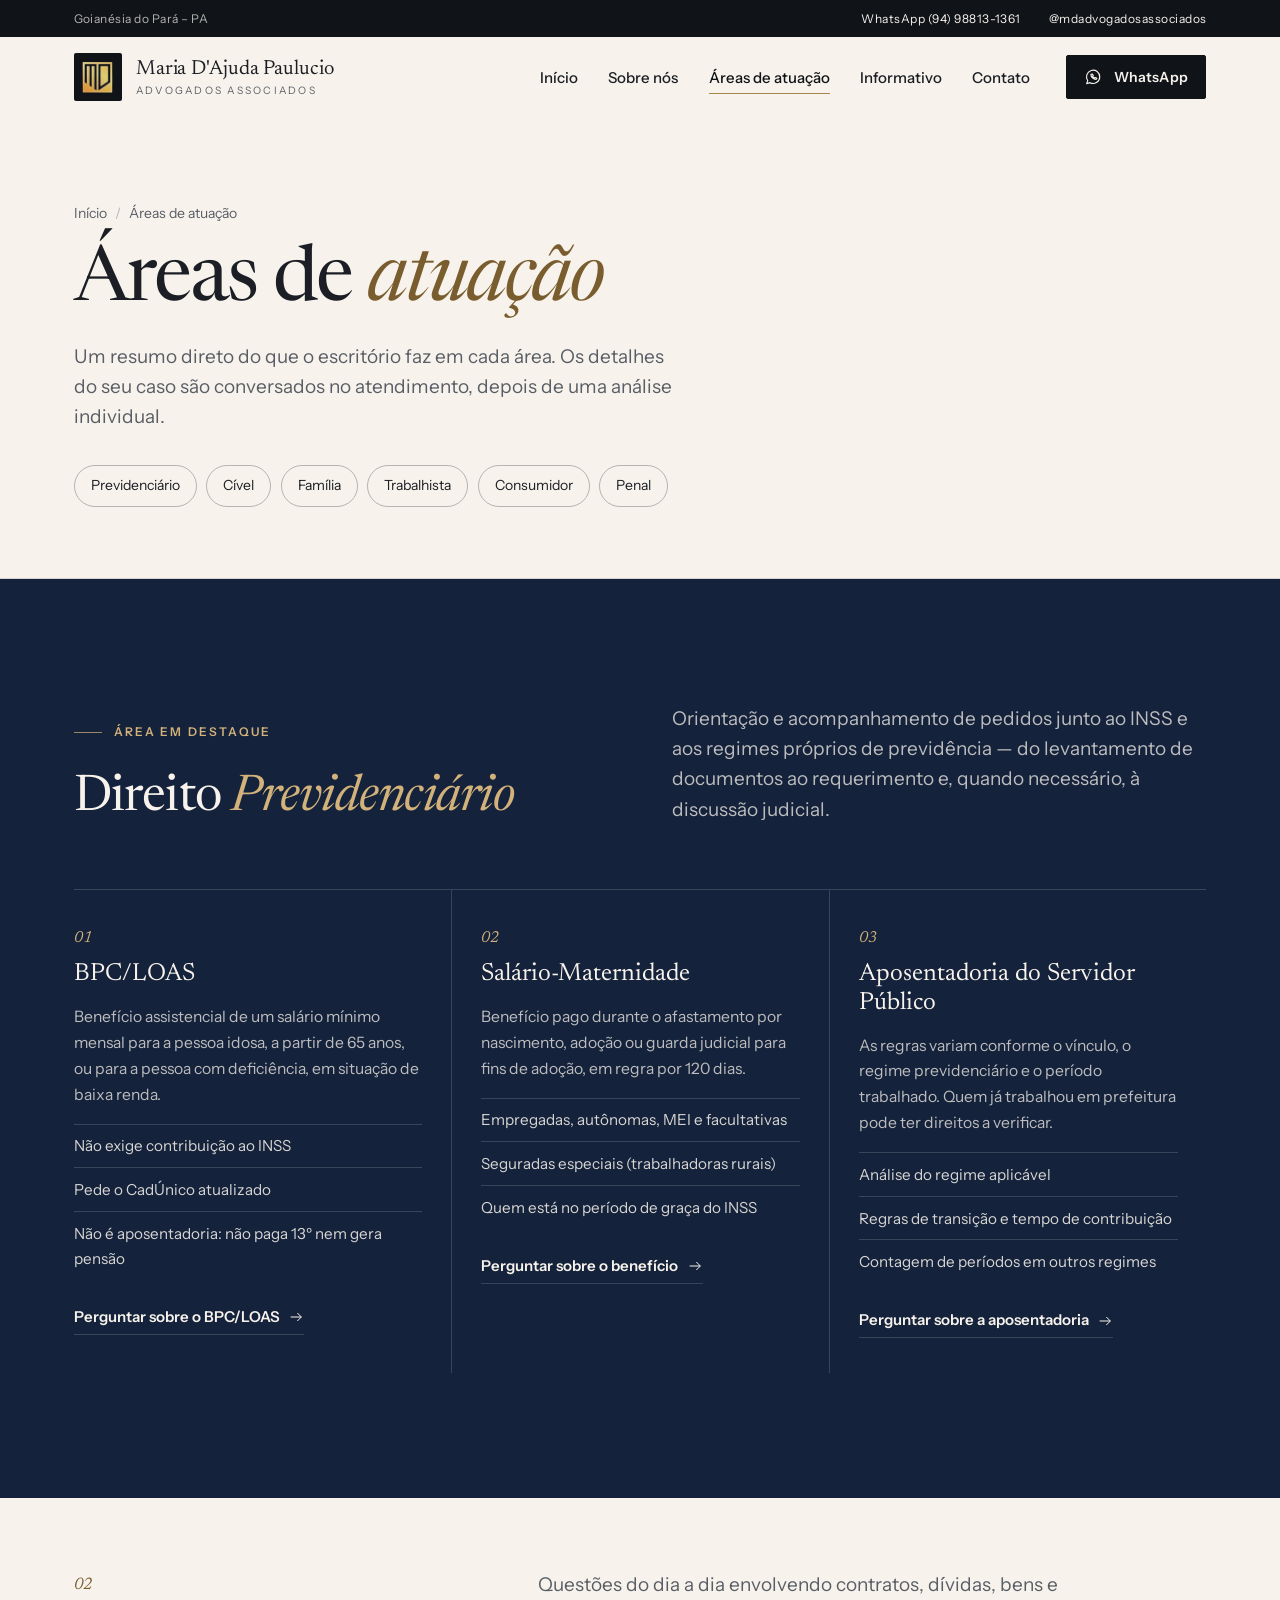
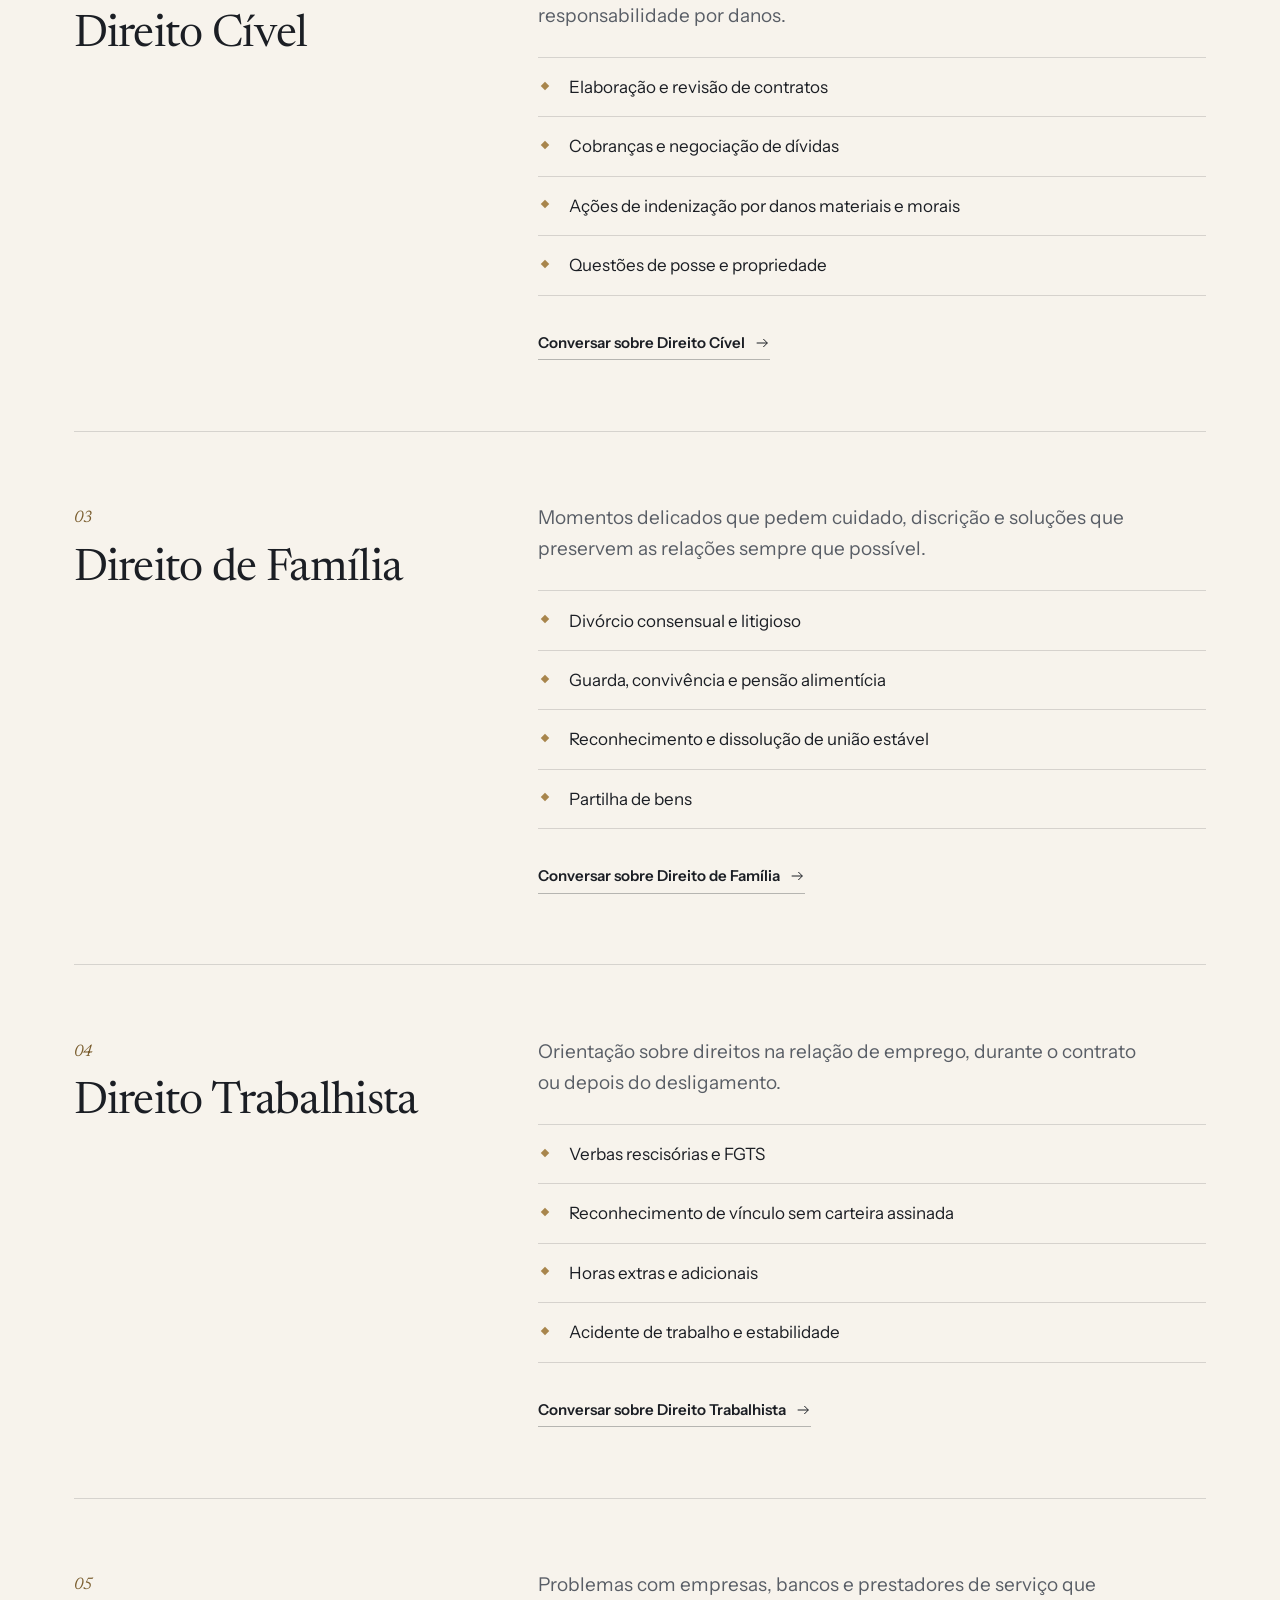
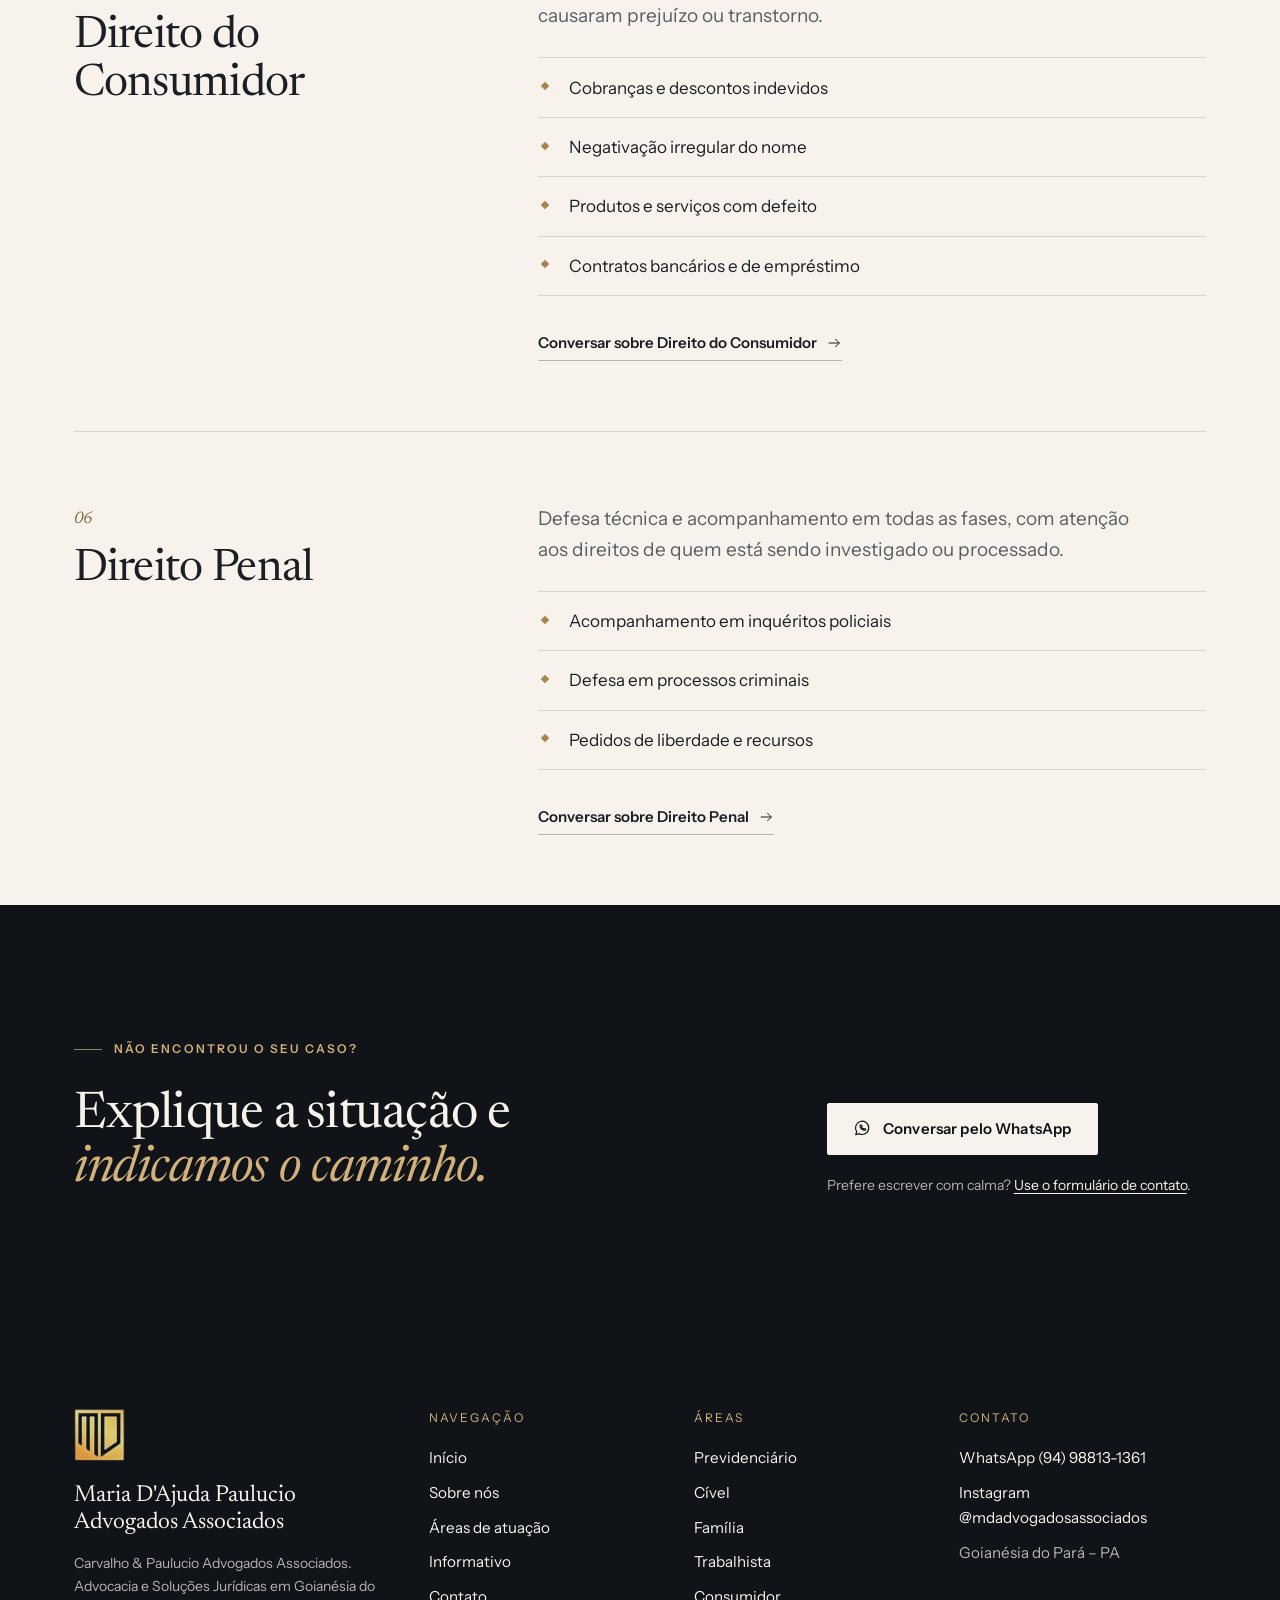
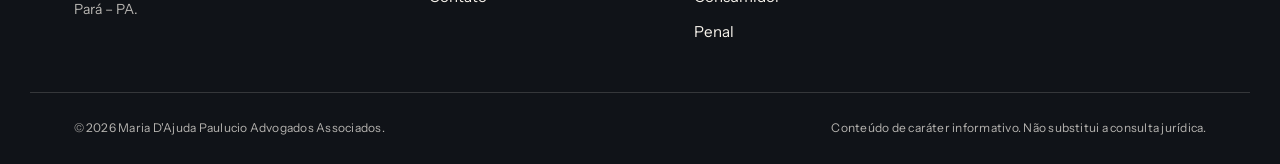
==== areas-de-atuacao.html @ d74a39b8 "primeiro commit" ====
<!doctype html>
<html lang="pt-BR">
<head>
  <meta charset="utf-8">
  <meta name="viewport" content="width=device-width, initial-scale=1">
  
  <title>Áreas de atuação | Maria D'Ajuda Paulucio Advocacia</title>
  <meta name="description" content="Direito Previdenciário (BPC/LOAS, Salário-Maternidade e Aposentadoria do Servidor Público), Cível, Família, Trabalhista, Consumidor e Penal em Goianésia do Pará – PA.">
  <link rel="canonical" href="https://seudominio.com.br/areas-de-atuacao.html">
  <meta name="theme-color" content="#101318">

  <meta property="og:type" content="website">
  <meta property="og:locale" content="pt_BR">
  <meta property="og:site_name" content="Maria D'Ajuda Paulucio | Advocacia">
  <meta property="og:title" content="Áreas de atuação | Maria D'Ajuda Paulucio Advocacia">
  <meta property="og:description" content="Direito Previdenciário (BPC/LOAS, Salário-Maternidade e Aposentadoria do Servidor Público), Cível, Família, Trabalhista, Consumidor e Penal em Goianésia do Pará – PA.">
  <meta property="og:url" content="https://seudominio.com.br/areas-de-atuacao.html">
  <meta property="og:image" content="https://seudominio.com.br/assets/img/og-image.jpg">
  <meta property="og:image:width" content="1200">
  <meta property="og:image:height" content="630">
  <meta name="twitter:card" content="summary_large_image">

  <link rel="icon" href="favicon.ico" sizes="any">
  <link rel="icon" href="favicon-32.png" type="image/png" sizes="32x32">
  <link rel="apple-touch-icon" href="apple-touch-icon.png">
  <link rel="manifest" href="site.webmanifest">

  <link rel="preconnect" href="https://fonts.googleapis.com">
  <link rel="preconnect" href="https://fonts.gstatic.com" crossorigin>
  <link rel="stylesheet" href="https://fonts.googleapis.com/css2?family=Instrument+Sans:wght@400;500;600&family=Newsreader:ital,opsz,wght@0,6..72,400;0,6..72,500;1,6..72,400&display=swap">
  <link rel="stylesheet" href="style.css">
  <script src="script.js" defer></script>
</head>
<body>
  <a class="skip-link" href="#conteudo">Pular para o conteúdo</a>

  <div class="topbar">
    <div class="container">
      <p>Goianésia do Pará – PA</p>
      <ul>
        <li><a href="https://wa.me/5594988131361" data-wa="Olá! Vim pelo site e gostaria de uma orientação jurídica." target="_blank" rel="noopener">WhatsApp (94) 98813-1361</a></li>
        <li><a href="https://www.instagram.com/mdadvogadosassociados/" target="_blank" rel="noopener">@mdadvogadosassociados</a></li>
      </ul>
    </div>
  </div>

  <header class="site-header">
    <div class="container">
      <a class="brand" href="index.html" aria-label="Maria D'Ajuda Paulucio Advocacia — página inicial">
        <span class="brand__seal"><img src="assets/img/md-mark.png" alt="" width="128" height="132"></span>
        <span class="brand__text">
          <span class="brand__name">Maria D'Ajuda Paulucio</span>
          <span class="brand__sub">Advogados Associados</span>
        </span>
      </a>

      <button class="nav-toggle" type="button" aria-expanded="false" aria-controls="site-nav" aria-label="Abrir menu"><span></span></button>

      <nav class="nav" id="site-nav" aria-label="Principal">
        <ul class="nav__list">
          <li><a href="index.html">Início</a></li>
          <li><a href="sobre.html">Sobre nós</a></li>
          <li><a href="areas-de-atuacao.html" aria-current="page">Áreas de atuação</a></li>
          <li><a href="blog.html">Informativo</a></li>
          <li><a href="contato.html">Contato</a></li>
        </ul>
        <a class="btn" href="https://wa.me/5594988131361" data-wa="Olá! Vim pelo site e gostaria de uma orientação jurídica." target="_blank" rel="noopener">
          <svg viewBox="0 0 24 24" fill="none" stroke="currentColor" stroke-width="1.5" stroke-linejoin="round" aria-hidden="true"><path d="M20.5 11.6a8.6 8.6 0 0 1-12.7 7.5L3.5 20.5l1.4-4.1a8.6 8.6 0 1 1 15.6-4.8Z"/><path d="M9 8.3c.1 3.4 3.3 6.5 6.7 6.7l1-1.5-2-1.1-.9.7a4.5 4.5 0 0 1-2.4-2.4l.7-.9-1.1-2-2 .5Z"/></svg>
          WhatsApp
        </a>
      </nav>
    </div>
  </header>

  <main id="conteudo">

    <header class="page-head">
      <div class="container">
        <ol class="breadcrumb" aria-label="Você está em">
          <li><a href="index.html">Início</a></li>
          <li aria-current="page">Áreas de atuação</li>
        </ol>
        <h1 class="display reveal">Áreas de <em>atuação</em></h1>
        <p class="lead reveal" data-delay="1">Um resumo direto do que o escritório faz em cada área. Os detalhes do seu caso são conversados no atendimento, depois de uma análise individual.</p>
        <nav aria-label="Atalhos para as áreas">
          <ul class="area-index">
            <li><a href="#previdenciario">Previdenciário</a></li>
            <li><a href="#civel">Cível</a></li>
            <li><a href="#familia">Família</a></li>
            <li><a href="#trabalhista">Trabalhista</a></li>
            <li><a href="#consumidor">Consumidor</a></li>
            <li><a href="#penal">Penal</a></li>
          </ul>
        </nav>
      </div>
    </header>

    <!-- Previdenciário -->
    <section class="section on-navy" id="previdenciario" aria-labelledby="t-prev">
      <div class="container">
        <div class="feature__head">
          <div>
            <p class="eyebrow">Área em destaque</p>
            <h2 class="h2" id="t-prev">Direito <em>Previdenciário</em></h2>
          </div>
          <p class="lead">Orientação e acompanhamento de pedidos junto ao INSS e aos regimes próprios de previdência — do levantamento de documentos ao requerimento e, quando necessário, à discussão judicial.</p>
        </div>

        <div class="subareas">
          <article class="subarea reveal" id="bpc-loas">
            <span class="benefit__num">01</span>
            <h3>BPC/LOAS</h3>
            <p>Benefício assistencial de um salário mínimo mensal para a pessoa idosa, a partir de 65 anos, ou para a pessoa com deficiência, em situação de baixa renda.</p>
            <ul>
              <li>Não exige contribuição ao INSS</li>
              <li>Pede o CadÚnico atualizado</li>
              <li>Não é aposentadoria: não paga 13º nem gera pensão</li>
            </ul>
            <a class="link-arrow" href="https://wa.me/5594988131361" data-wa="Olá! Gostaria de uma orientação sobre o BPC/LOAS." target="_blank" rel="noopener">Perguntar sobre o BPC/LOAS
              <svg viewBox="0 0 24 24" fill="none" stroke="currentColor" stroke-width="1.5" aria-hidden="true"><path d="M4 12h16M14 6l6 6-6 6"/></svg>
            </a>
          </article>

          <article class="subarea reveal" data-delay="1" id="salario-maternidade">
            <span class="benefit__num">02</span>
            <h3>Salário-Maternidade</h3>
            <p>Benefício pago durante o afastamento por nascimento, adoção ou guarda judicial para fins de adoção, em regra por 120 dias.</p>
            <ul>
              <li>Empregadas, autônomas, MEI e facultativas</li>
              <li>Seguradas especiais (trabalhadoras rurais)</li>
              <li>Quem está no período de graça do INSS</li>
            </ul>
            <a class="link-arrow" href="https://wa.me/5594988131361" data-wa="Olá! Gostaria de uma orientação sobre o Salário-Maternidade." target="_blank" rel="noopener">Perguntar sobre o benefício
              <svg viewBox="0 0 24 24" fill="none" stroke="currentColor" stroke-width="1.5" aria-hidden="true"><path d="M4 12h16M14 6l6 6-6 6"/></svg>
            </a>
          </article>

          <article class="subarea reveal" data-delay="2" id="servidor-publico">
            <span class="benefit__num">03</span>
            <h3>Aposentadoria do Servidor Público</h3>
            <p>As regras variam conforme o vínculo, o regime previdenciário e o período trabalhado. Quem já trabalhou em prefeitura pode ter direitos a verificar.</p>
            <ul>
              <li>Análise do regime aplicável</li>
              <li>Regras de transição e tempo de contribuição</li>
              <li>Contagem de períodos em outros regimes</li>
            </ul>
            <a class="link-arrow" href="https://wa.me/5594988131361" data-wa="Olá! Gostaria de uma orientação sobre aposentadoria do servidor público." target="_blank" rel="noopener">Perguntar sobre a aposentadoria
              <svg viewBox="0 0 24 24" fill="none" stroke="currentColor" stroke-width="1.5" aria-hidden="true"><path d="M4 12h16M14 6l6 6-6 6"/></svg>
            </a>
          </article>
        </div>
      </div>
    </section>

    <!-- Demais áreas -->
    <div class="container">
      <section class="area-block" id="civel" aria-labelledby="t-civel">
        <div class="area-block__title">
          <span class="section-mark">02</span>
          <h2 class="h2" id="t-civel">Direito Cível</h2>
        </div>
        <div class="area-block__body reveal">
          <p>Questões do dia a dia envolvendo contratos, dívidas, bens e responsabilidade por danos.</p>
          <ul class="checklist">
            <li>Elaboração e revisão de contratos</li>
            <li>Cobranças e negociação de dívidas</li>
            <li>Ações de indenização por danos materiais e morais</li>
            <li>Questões de posse e propriedade</li>
          </ul>
          <a class="link-arrow" href="https://wa.me/5594988131361" data-wa="Olá! Gostaria de uma orientação sobre Direito Cível." target="_blank" rel="noopener">Conversar sobre Direito Cível
            <svg viewBox="0 0 24 24" fill="none" stroke="currentColor" stroke-width="1.5" aria-hidden="true"><path d="M4 12h16M14 6l6 6-6 6"/></svg>
          </a>
        </div>
      </section>

      <section class="area-block" id="familia" aria-labelledby="t-familia">
        <div class="area-block__title">
          <span class="section-mark">03</span>
          <h2 class="h2" id="t-familia">Direito de Família</h2>
        </div>
        <div class="area-block__body reveal">
          <p>Momentos delicados que pedem cuidado, discrição e soluções que preservem as relações sempre que possível.</p>
          <ul class="checklist">
            <li>Divórcio consensual e litigioso</li>
            <li>Guarda, convivência e pensão alimentícia</li>
            <li>Reconhecimento e dissolução de união estável</li>
            <li>Partilha de bens</li>
          </ul>
          <a class="link-arrow" href="https://wa.me/5594988131361" data-wa="Olá! Gostaria de uma orientação sobre Direito de Família." target="_blank" rel="noopener">Conversar sobre Direito de Família
            <svg viewBox="0 0 24 24" fill="none" stroke="currentColor" stroke-width="1.5" aria-hidden="true"><path d="M4 12h16M14 6l6 6-6 6"/></svg>
          </a>
        </div>
      </section>

      <section class="area-block" id="trabalhista" aria-labelledby="t-trab">
        <div class="area-block__title">
          <span class="section-mark">04</span>
          <h2 class="h2" id="t-trab">Direito Trabalhista</h2>
        </div>
        <div class="area-block__body reveal">
          <p>Orientação sobre direitos na relação de emprego, durante o contrato ou depois do desligamento.</p>
          <ul class="checklist">
            <li>Verbas rescisórias e FGTS</li>
            <li>Reconhecimento de vínculo sem carteira assinada</li>
            <li>Horas extras e adicionais</li>
            <li>Acidente de trabalho e estabilidade</li>
          </ul>
          <a class="link-arrow" href="https://wa.me/5594988131361" data-wa="Olá! Gostaria de uma orientação sobre Direito Trabalhista." target="_blank" rel="noopener">Conversar sobre Direito Trabalhista
            <svg viewBox="0 0 24 24" fill="none" stroke="currentColor" stroke-width="1.5" aria-hidden="true"><path d="M4 12h16M14 6l6 6-6 6"/></svg>
          </a>
        </div>
      </section>

      <section class="area-block" id="consumidor" aria-labelledby="t-cons">
        <div class="area-block__title">
          <span class="section-mark">05</span>
          <h2 class="h2" id="t-cons">Direito do Consumidor</h2>
        </div>
        <div class="area-block__body reveal">
          <p>Problemas com empresas, bancos e prestadores de serviço que causaram prejuízo ou transtorno.</p>
          <ul class="checklist">
            <li>Cobranças e descontos indevidos</li>
            <li>Negativação irregular do nome</li>
            <li>Produtos e serviços com defeito</li>
            <li>Contratos bancários e de empréstimo</li>
          </ul>
          <a class="link-arrow" href="https://wa.me/5594988131361" data-wa="Olá! Gostaria de uma orientação sobre Direito do Consumidor." target="_blank" rel="noopener">Conversar sobre Direito do Consumidor
            <svg viewBox="0 0 24 24" fill="none" stroke="currentColor" stroke-width="1.5" aria-hidden="true"><path d="M4 12h16M14 6l6 6-6 6"/></svg>
          </a>
        </div>
      </section>

      <section class="area-block" id="penal" aria-labelledby="t-penal">
        <div class="area-block__title">
          <span class="section-mark">06</span>
          <h2 class="h2" id="t-penal">Direito Penal</h2>
        </div>
        <div class="area-block__body reveal">
          <p>Defesa técnica e acompanhamento em todas as fases, com atenção aos direitos de quem está sendo investigado ou processado.</p>
          <ul class="checklist">
            <li>Acompanhamento em inquéritos policiais</li>
            <li>Defesa em processos criminais</li>
            <li>Pedidos de liberdade e recursos</li>
          </ul>
          <a class="link-arrow" href="https://wa.me/5594988131361" data-wa="Olá! Gostaria de uma orientação sobre Direito Penal." target="_blank" rel="noopener">Conversar sobre Direito Penal
            <svg viewBox="0 0 24 24" fill="none" stroke="currentColor" stroke-width="1.5" aria-hidden="true"><path d="M4 12h16M14 6l6 6-6 6"/></svg>
          </a>
        </div>
      </section>
    </div>

    <section class="section cta on-dark" aria-labelledby="cta-title">
      <div class="container cta__inner">
        <div>
          <p class="eyebrow">Não encontrou o seu caso?</p>
          <h2 class="h2" id="cta-title">Explique a situação e <em>indicamos o caminho.</em></h2>
        </div>
        <div class="cta__side">
          <a class="btn btn--light" href="https://wa.me/5594988131361" data-wa="Olá! Vim pelo site e gostaria de uma orientação jurídica." target="_blank" rel="noopener">
            <svg viewBox="0 0 24 24" fill="none" stroke="currentColor" stroke-width="1.5" stroke-linejoin="round" aria-hidden="true"><path d="M20.5 11.6a8.6 8.6 0 0 1-12.7 7.5L3.5 20.5l1.4-4.1a8.6 8.6 0 1 1 15.6-4.8Z"/><path d="M9 8.3c.1 3.4 3.3 6.5 6.7 6.7l1-1.5-2-1.1-.9.7a4.5 4.5 0 0 1-2.4-2.4l.7-.9-1.1-2-2 .5Z"/></svg>
            Conversar pelo WhatsApp
          </a>
          <p>Prefere escrever com calma? <a href="contato.html">Use o formulário de contato</a>.</p>
        </div>
      </div>
    </section>
  </main>

  <footer class="site-footer">
    <div class="container footer__top">
      <div class="footer__brand">
        <img src="assets/img/md-mark.png" alt="" width="128" height="132" loading="lazy">
        <strong>Maria D'Ajuda Paulucio<br>Advogados Associados</strong>
        <p>Carvalho &amp; Paulucio Advogados Associados. Advocacia e Soluções Jurídicas em Goianésia do Pará – PA.</p>
      </div>
      <div>
        <p class="footer__title">Navegação</p>
        <ul>
          <li><a href="index.html">Início</a></li>
          <li><a href="sobre.html">Sobre nós</a></li>
          <li><a href="areas-de-atuacao.html">Áreas de atuação</a></li>
          <li><a href="blog.html">Informativo</a></li>
          <li><a href="contato.html">Contato</a></li>
        </ul>
      </div>
      <div>
        <p class="footer__title">Áreas</p>
        <ul>
          <li><a href="areas-de-atuacao.html#previdenciario">Previdenciário</a></li>
          <li><a href="areas-de-atuacao.html#civel">Cível</a></li>
          <li><a href="areas-de-atuacao.html#familia">Família</a></li>
          <li><a href="areas-de-atuacao.html#trabalhista">Trabalhista</a></li>
          <li><a href="areas-de-atuacao.html#consumidor">Consumidor</a></li>
          <li><a href="areas-de-atuacao.html#penal">Penal</a></li>
        </ul>
      </div>
      <div>
        <p class="footer__title">Contato</p>
        <ul>
          <li><a href="https://wa.me/5594988131361" data-wa="Olá! Vim pelo site e gostaria de uma orientação jurídica." target="_blank" rel="noopener">WhatsApp (94) 98813-1361</a></li>
          <li><a href="https://www.instagram.com/mdadvogadosassociados/" target="_blank" rel="noopener">Instagram @mdadvogadosassociados</a></li>
          <li>Goianésia do Pará – PA</li>
        </ul>
      </div>
    </div>
    <div class="container footer__bottom">
      <p>© <span data-year>2026</span> Maria D'Ajuda Paulucio Advogados Associados.</p>
      <p>Conteúdo de caráter informativo. Não substitui a consulta jurídica.</p>
    </div>
  </footer>

  <a class="wa-float" href="https://wa.me/5594988131361" data-wa="Olá! Vim pelo site e gostaria de uma orientação jurídica." target="_blank" rel="noopener" aria-label="Conversar pelo WhatsApp">
    <svg viewBox="0 0 24 24" fill="none" stroke="currentColor" stroke-width="1.5" stroke-linejoin="round" aria-hidden="true"><path d="M20.5 11.6a8.6 8.6 0 0 1-12.7 7.5L3.5 20.5l1.4-4.1a8.6 8.6 0 1 1 15.6-4.8Z"/><path d="M9 8.3c.1 3.4 3.3 6.5 6.7 6.7l1-1.5-2-1.1-.9.7a4.5 4.5 0 0 1-2.4-2.4l.7-.9-1.1-2-2 .5Z"/></svg>
    <span>WhatsApp</span>
  </a>
</body>
</html>
---- style.css ----
/* ==========================================================================
   Maria D'Ajuda Paulucio · Advocacia
   Identidade: preto e dourado do monograma "MD" (Instagram oficial),
   com azul-marinho e creme como apoio institucional.
   ========================================================================== */

:root {
  /* Cor */
  --ink: #101318;          /* preto da marca, levemente azulado */
  --ink-2: #1a1e25;
  --navy: #15223b;         /* azul-marinho institucional */
  --navy-2: #1c2c4b;
  --paper: #f7f3ec;        /* off-white quente */
  --paper-2: #efe8dc;      /* creme dos materiais da marca */
  --white: #fffdf9;
  --text: #1b1e24;
  --muted: #595e66;
  --line: rgba(16, 19, 24, .14);
  --line-strong: rgba(16, 19, 24, .28);
  --line-dark: rgba(247, 243, 236, .16);
  --brass: #a8854c;        /* dourado discreto: fios, detalhes */
  --brass-dk: #7a5d2e;     /* dourado com contraste AA sobre claro */
  --brass-lt: #d2b27a;     /* dourado sobre fundos escuros */

  /* Tipografia */
  --serif: "Newsreader", "Iowan Old Style", "Palatino Linotype", Georgia, serif;
  --sans: "Instrument Sans", "Segoe UI", system-ui, -apple-system, sans-serif;

  --fs-xs: .75rem;
  --fs-sm: .875rem;
  --fs-base: 1.0625rem;
  --fs-lg: 1.1875rem;
  --fs-h3: clamp(1.3rem, 1.1rem + .8vw, 1.65rem);
  --fs-h2: clamp(2rem, 1.45rem + 2.3vw, 3.15rem);
  --fs-display: clamp(2.75rem, 1.6rem + 5vw, 5.6rem);

  /* Espaço */
  --gutter: clamp(1.25rem, .8rem + 2.4vw, 2.75rem);
  --max: 1220px;
  --section: clamp(4.5rem, 3rem + 6vw, 8.5rem);

  --ease: cubic-bezier(.2, .7, .2, 1);
  --radius: 2px;
  color-scheme: light;
}

/* Reset enxuto ---------------------------------------------------------- */
*, *::before, *::after { box-sizing: border-box; }
html { -webkit-text-size-adjust: 100%; scroll-padding-top: 6rem; }
@media (prefers-reduced-motion: no-preference) { html { scroll-behavior: smooth; } }
body {
  margin: 0;
  background: var(--paper);
  color: var(--text);
  font: 400 var(--fs-base)/1.65 var(--sans);
  text-rendering: optimizeLegibility;
  -webkit-font-smoothing: antialiased;
  overflow-x: hidden;
}
img, svg { display: block; max-width: 100%; }
img { height: auto; }
a { color: inherit; text-decoration-thickness: 1px; text-underline-offset: .22em; }
p { margin: 0 0 1em; }
h1, h2, h3, h4 { margin: 0; font-weight: 400; }
ul, ol { margin: 0; padding: 0; }
button, input, select, textarea { font: inherit; color: inherit; }
::selection { background: var(--navy); color: var(--paper); }

:focus-visible {
  outline: 2px solid var(--brass-dk);
  outline-offset: 3px;
}
.on-dark :focus-visible, .site-footer :focus-visible { outline-color: var(--brass-lt); }

.skip-link {
  position: absolute; left: 1rem; top: -4rem; z-index: 100;
  background: var(--ink); color: var(--paper);
  padding: .7rem 1rem; font-size: var(--fs-sm);
}
.skip-link:focus { top: 1rem; }
.visually-hidden {
  position: absolute !important; width: 1px; height: 1px; overflow: hidden;
  clip: rect(0 0 0 0); white-space: nowrap;
}

/* Estrutura ------------------------------------------------------------- */
.container { width: 100%; max-width: var(--max); margin-inline: auto; padding-inline: var(--gutter); }
.section { padding-block: var(--section); }
.section--tight { padding-block: calc(var(--section) * .66); }
.on-dark { background: var(--ink); color: var(--paper); }
.on-navy { background: var(--navy); color: var(--paper); }
.on-cream { background: var(--paper-2); }

/* Tipografia utilitária ------------------------------------------------- */
.eyebrow {
  display: inline-flex; align-items: center; gap: .75rem;
  font: 600 var(--fs-xs)/1.2 var(--sans);
  letter-spacing: .18em; text-transform: uppercase;
  color: var(--brass-dk);
}
.on-dark .eyebrow, .on-navy .eyebrow { color: var(--brass-lt); }
.eyebrow::before {
  content: ""; width: 1.75rem; height: 1px; background: currentColor; opacity: .7;
}
.section-mark {
  font-family: var(--serif); font-style: italic; color: var(--brass-dk);
  font-size: 1.05rem; letter-spacing: .02em;
}
.on-dark .section-mark, .on-navy .section-mark { color: var(--brass-lt); }

.h2 {
  font-family: var(--serif); font-size: var(--fs-h2);
  line-height: 1.08; letter-spacing: -.015em; font-weight: 400;
  text-wrap: balance;
}
.h2 em, .display em { font-style: italic; color: var(--brass-dk); }
.on-dark .h2 em, .on-navy .h2 em { color: var(--brass-lt); }
.h3 {
  font-family: var(--serif); font-size: var(--fs-h3);
  line-height: 1.2; letter-spacing: -.005em;
}
.lead { font-size: var(--fs-lg); line-height: 1.6; color: var(--muted); max-width: 38rem; }
.on-dark .lead, .on-navy .lead { color: rgba(247, 243, 236, .74); }
.muted { color: var(--muted); }
.on-dark .muted, .on-navy .muted { color: rgba(247, 243, 236, .74); }
.small { font-size: var(--fs-sm); }

/* Ritmo vertical entre rótulo, título e texto */
.eyebrow + .h2 { margin-top: 1.2rem; }
.h2 + p { margin-top: 1.4rem; }
.h2--narrow { max-width: 36rem; }

/* Fio com losango — eco dos divisores do logotipo Carvalho & Paulucio */
.rule {
  display: flex; align-items: center; gap: .8rem; color: var(--brass);
  margin-block: 2rem;
}
.rule::before, .rule::after { content: ""; flex: 1; height: 1px; background: var(--line-strong); }
.rule span { width: 6px; height: 6px; transform: rotate(45deg); background: currentColor; }
.on-dark .rule::before, .on-dark .rule::after,
.on-navy .rule::before, .on-navy .rule::after { background: var(--line-dark); }

/* Botões ---------------------------------------------------------------- */
.btn {
  --bg: var(--ink); --fg: var(--paper); --bd: var(--ink);
  display: inline-flex; align-items: center; justify-content: center; gap: .7rem;
  min-height: 3.25rem; padding: .85rem 1.6rem;
  background: var(--bg); color: var(--fg); border: 1px solid var(--bd);
  border-radius: var(--radius);
  font: 600 .9375rem/1.2 var(--sans); letter-spacing: .01em;
  text-decoration: none; cursor: pointer;
  transition: background-color .35s var(--ease), color .35s var(--ease), border-color .35s var(--ease);
}
.btn svg { width: 1.15rem; height: 1.15rem; flex: none; }
.btn:hover { --bg: var(--navy); --bd: var(--navy); }
.btn--light { --bg: var(--paper); --fg: var(--ink); --bd: var(--paper); }
.btn--light:hover { --bg: var(--white); --bd: var(--brass-lt); }
.btn--ghost { --bg: transparent; --fg: var(--ink); --bd: var(--line-strong); }
.btn--ghost:hover { --bg: var(--ink); --fg: var(--paper); --bd: var(--ink); }
.on-dark .btn--ghost, .on-navy .btn--ghost { --fg: var(--paper); --bd: var(--line-dark); }
.on-dark .btn--ghost:hover, .on-navy .btn--ghost:hover { --bg: var(--paper); --fg: var(--ink); --bd: var(--paper); }

.link-arrow {
  display: inline-flex; align-items: center; gap: .55rem;
  font-weight: 600; font-size: .9375rem; text-decoration: none;
  border-bottom: 1px solid var(--line-strong); padding-bottom: .25rem;
  transition: border-color .3s var(--ease), gap .3s var(--ease);
}
.link-arrow svg { width: 1rem; height: 1rem; transition: transform .3s var(--ease); }
.link-arrow:hover { border-color: currentColor; }
.link-arrow:hover svg { transform: translateX(3px); }
.on-dark .link-arrow, .on-navy .link-arrow { border-color: var(--line-dark); }
.on-dark .link-arrow:hover, .on-navy .link-arrow:hover { border-color: var(--brass-lt); }

/* Barra superior -------------------------------------------------------- */
.topbar {
  background: var(--ink); color: rgba(247, 243, 236, .72);
  font-size: var(--fs-xs); letter-spacing: .04em;
}
.topbar .container { display: flex; justify-content: space-between; gap: 1rem; padding-block: .55rem; }
.topbar a { text-decoration: none; color: var(--paper); }
.topbar a:hover { color: var(--brass-lt); }
.topbar ul { list-style: none; display: flex; gap: 1.75rem; }
@media (max-width: 760px) { .topbar { display: none; } }

/* Cabeçalho ------------------------------------------------------------- */
.site-header {
  position: sticky; top: 0; z-index: 50;
  /* fundo sólido: backdrop-filter prenderia o menu mobile (position: fixed) ao cabeçalho */
  background: var(--paper);
  border-bottom: 1px solid transparent;
  transition: border-color .3s var(--ease);
}
.site-header.is-scrolled { border-bottom-color: var(--line); }
.site-header .container {
  display: flex; align-items: center; justify-content: space-between; gap: 1.5rem;
  min-height: 5rem;
}
.brand { display: flex; align-items: center; gap: .9rem; text-decoration: none; min-width: 0; }
.brand__seal {
  flex: none; display: grid; place-items: center;
  width: 3rem; height: 3rem; background: var(--ink); border-radius: var(--radius);
}
.brand__seal img { width: 1.95rem; height: auto; }
.brand__text { display: flex; flex-direction: column; line-height: 1.1; min-width: 0; }
.brand__name {
  font-family: var(--serif); font-size: 1.28rem; letter-spacing: -.005em; white-space: nowrap;
}
.brand__sub {
  font-size: .64rem; letter-spacing: .22em; text-transform: uppercase;
  color: var(--muted); margin-top: .3rem; white-space: nowrap;
}

.nav { display: flex; align-items: center; gap: 2.2rem; }
.nav__list { list-style: none; display: flex; gap: 1.9rem; }
.nav__list a {
  position: relative; text-decoration: none; font-size: .9375rem; font-weight: 500;
  padding-block: .4rem; color: var(--text);
}
.nav__list a::after {
  content: ""; position: absolute; left: 0; right: 0; bottom: 0; height: 1px;
  background: var(--brass); transform: scaleX(0); transform-origin: left;
  transition: transform .4s var(--ease);
}
.nav__list a:hover::after, .nav__list a[aria-current]::after { transform: scaleX(1); }
.nav__list a[aria-current] { color: var(--ink); }
.nav .btn { min-height: 2.75rem; padding: .6rem 1.1rem; font-size: .875rem; }

.nav-toggle {
  display: none; width: 3rem; height: 3rem; border: 1px solid var(--line-strong);
  background: transparent; border-radius: var(--radius); cursor: pointer;
  align-items: center; justify-content: center;
}
.nav-toggle span, .nav-toggle span::before, .nav-toggle span::after {
  display: block; width: 1.2rem; height: 1.5px; background: var(--ink); position: relative;
  transition: transform .35s var(--ease), background-color .2s;
}
.nav-toggle span::before, .nav-toggle span::after { content: ""; position: absolute; left: 0; }
.nav-toggle span::before { top: -6px; }
.nav-toggle span::after { top: 6px; }
.nav-toggle[aria-expanded="true"] span { background: transparent; }
.nav-toggle[aria-expanded="true"] span::before { transform: translateY(6px) rotate(45deg); }
.nav-toggle[aria-expanded="true"] span::after { transform: translateY(-6px) rotate(-45deg); }

@media (max-width: 980px) {
  .nav-toggle { display: inline-flex; }
  .nav {
    position: fixed; inset: 5rem 0 0 0; z-index: 49;
    flex-direction: column; align-items: stretch; gap: 0;
    background: var(--paper); padding: 1.5rem var(--gutter) 2rem;
    border-top: 1px solid var(--line);
    visibility: hidden; opacity: 0; transform: translateY(-8px);
    transition: opacity .3s var(--ease), transform .3s var(--ease), visibility 0s .3s;
    overflow-y: auto;
  }
  .nav.is-open { visibility: visible; opacity: 1; transform: none; transition-delay: 0s; }
  .nav__list { flex-direction: column; gap: 0; }
  .nav__list a {
    display: flex; justify-content: space-between; align-items: center;
    font-family: var(--serif); font-size: 1.65rem; font-weight: 400;
    padding-block: 1rem; border-bottom: 1px solid var(--line);
  }
  .nav__list a::after { display: none; }
  .nav__list a[aria-current] { color: var(--brass-dk); }
  .nav .btn { margin-top: 2rem; min-height: 3.25rem; font-size: .9375rem; }
  body.nav-open { overflow: hidden; }
}
@media (max-width: 420px) {
  .brand__name { font-size: 1.1rem; }
  .brand__sub { letter-spacing: .14em; }
  .brand__seal { width: 2.6rem; height: 2.6rem; }
  .brand__seal img { width: 1.7rem; }
}

/* Hero ------------------------------------------------------------------ */
.hero { position: relative; padding-block: clamp(3rem, 2rem + 5vw, 6.5rem) clamp(4rem, 3rem + 5vw, 7rem); }
.hero__grid {
  display: grid; grid-template-columns: minmax(0, 1.25fr) minmax(0, .75fr);
  gap: clamp(2.5rem, 5vw, 6rem); align-items: center;
}
.display {
  font-family: var(--serif); font-size: var(--fs-display);
  line-height: .98; letter-spacing: -.028em; font-weight: 400;
  margin-block: 1.6rem 1.8rem; text-wrap: balance;
}
.hero__sub {
  font-family: var(--serif); font-size: clamp(1.2rem, 1rem + .8vw, 1.55rem);
  font-style: italic; color: var(--muted); margin-bottom: 1.2rem;
}
.hero__text { max-width: 34rem; color: var(--muted); }
.hero__actions { display: flex; flex-wrap: wrap; align-items: center; gap: 1.1rem 2rem; margin-top: 2.4rem; }
.hero__note { margin-top: 1.4rem; font-size: var(--fs-sm); color: var(--muted); }

.portrait { position: relative; margin: 0; }
.portrait__frame {
  position: relative; aspect-ratio: 309 / 455; overflow: hidden; background: var(--paper-2);
}
.portrait__frame img { width: 100%; height: 100%; object-fit: cover; object-position: 50% 20%; }
.portrait__frame {
  /* moldura deslocada em fio dourado */
  box-shadow: 1.1rem 1.1rem 0 -1px var(--paper), 1.1rem 1.1rem 0 0 rgba(168, 133, 76, .6);
}
.portrait figcaption {
  position: relative; margin-top: 2.2rem;
  display: flex; flex-direction: column; gap: .15rem;
}
.portrait figcaption strong { font-family: var(--serif); font-weight: 400; font-size: 1.2rem; }
.portrait figcaption span { font-size: var(--fs-xs); letter-spacing: .16em; text-transform: uppercase; color: var(--muted); }

@media (max-width: 860px) {
  .hero__grid { grid-template-columns: 1fr; }
  .hero .portrait { order: -1; }
  .hero .portrait { display: grid; grid-template-columns: 7.5rem 1fr; gap: 1.25rem; align-items: end; max-width: none; margin-right: 0; }
  .hero .portrait__frame { box-shadow: none; }
  .hero .portrait figcaption { margin: 0; padding: 0 0 .35rem; }
  .hero .display { margin-top: 1.2rem; }
}

/* Faixa de previdenciário ---------------------------------------------- */
.feature { position: relative; }
.feature__head {
  display: grid; grid-template-columns: minmax(0, 1fr) minmax(0, 1fr);
  gap: 2rem 4rem; align-items: end; margin-bottom: clamp(2.5rem, 5vw, 4rem);
}
.feature__head .lead { margin: 0; }
.benefits { list-style: none; display: grid; grid-template-columns: repeat(3, 1fr); border-top: 1px solid var(--line-dark); }
.benefit {
  position: relative; padding: 2rem 2rem 2.2rem 0; display: flex; flex-direction: column; gap: .9rem;
}
.benefit + .benefit { padding-left: 2rem; border-left: 1px solid var(--line-dark); }
.benefit__num { font-family: var(--serif); font-style: italic; color: var(--brass-lt); font-size: 1rem; }
.benefit h3 { font-family: var(--serif); font-size: var(--fs-h3); line-height: 1.15; }
.benefit p { color: rgba(247, 243, 236, .72); margin: 0; font-size: .98rem; }
.benefit a { margin-top: auto; padding-top: .8rem; align-self: flex-start; }
.feature__foot {
  margin-top: 2.5rem; padding-top: 1.6rem; border-top: 1px solid var(--line-dark);
  display: flex; flex-wrap: wrap; justify-content: space-between; align-items: center; gap: 1.2rem;
}
.feature__foot p { margin: 0; font-family: var(--serif); font-style: italic; font-size: 1.15rem; color: rgba(247, 243, 236, .86); }
@media (max-width: 860px) {
  .feature__head { grid-template-columns: 1fr; }
  .benefits { grid-template-columns: 1fr; }
  .benefit, .benefit + .benefit { padding: 1.7rem 0; border-left: 0; border-bottom: 1px solid var(--line-dark); }
}

/* Lista editorial de áreas --------------------------------------------- */
.split { display: grid; grid-template-columns: minmax(0, .8fr) minmax(0, 1.2fr); gap: clamp(2.5rem, 6vw, 7rem); }
.split__aside { position: sticky; top: 7.5rem; align-self: start; }
.split__aside .h2 { margin-block: 1.2rem 1.4rem; }
@media (max-width: 860px) {
  .split { grid-template-columns: 1fr; }
  .split__aside { position: static; }
}

.area-list { list-style: none; border-top: 1px solid var(--line-strong); }
.area-row {
  display: grid; grid-template-columns: 3.2rem minmax(0, 1fr) auto; gap: 0 1.2rem; align-items: baseline;
  padding: 1.6rem 0; border-bottom: 1px solid var(--line); text-decoration: none;
  transition: background-color .35s var(--ease), padding .35s var(--ease);
}
.area-row__n { font-family: var(--serif); font-style: italic; color: var(--brass-dk); }
.area-row h3 { font-family: var(--serif); font-size: var(--fs-h3); line-height: 1.2; }
.area-row p { grid-column: 2; margin: .4rem 0 0; color: var(--muted); font-size: .98rem; max-width: 34rem; }
.area-row__go {
  grid-row: 1 / span 2; grid-column: 3; align-self: center; width: 2.6rem; height: 2.6rem; border-radius: 50%;
  display: grid; place-items: center; border: 1px solid var(--line-strong);
  transition: background-color .35s var(--ease), color .35s var(--ease), border-color .35s var(--ease);
}
.area-row__go svg { width: 1rem; height: 1rem; }
a.area-row:hover { background: rgba(255, 253, 249, .6); padding-inline: .9rem; }
a.area-row:hover .area-row__go { background: var(--ink); color: var(--paper); border-color: var(--ink); }
@media (max-width: 520px) {
  .area-row { grid-template-columns: 2.4rem minmax(0, 1fr); }
  .area-row__go { display: none; }
}

/* Valores --------------------------------------------------------------- */
.values { list-style: none; display: grid; grid-template-columns: repeat(4, 1fr); gap: 0; margin-top: clamp(2.5rem, 5vw, 4rem); }
.value { padding: 2rem 1.8rem 0 0; border-top: 1px solid var(--ink); }
.value + .value { padding-left: 1.8rem; border-left: 1px solid var(--line); }
.value__word { font-family: var(--serif); font-size: clamp(1.7rem, 1.3rem + 1.4vw, 2.35rem); line-height: 1; letter-spacing: -.01em; }
.value p { margin: 1.1rem 0 0; color: var(--muted); font-size: .98rem; }
@media (max-width: 900px) {
  .values { grid-template-columns: 1fr 1fr; row-gap: 2.5rem; }
  .value:nth-child(3) { padding-left: 0; border-left: 0; }
}
@media (max-width: 520px) {
  .values { grid-template-columns: 1fr; row-gap: 0; }
  .value, .value + .value { padding: 1.5rem 0 1.8rem; border-left: 0; }
}

/* Apresentação / perfil ------------------------------------------------- */
.profile { display: grid; grid-template-columns: minmax(0, .9fr) minmax(0, 1.1fr); gap: clamp(2.5rem, 6vw, 6.5rem); align-items: center; }
.photo { margin: 0; position: relative; }
.photo img { width: 100%; aspect-ratio: 1 / 1; object-fit: cover; }
.photo figcaption { margin-top: .9rem; font-size: var(--fs-sm); color: var(--muted); display: flex; gap: .6rem; }
.photo figcaption::before { content: ""; width: 1.4rem; height: 1px; margin-top: .72em; background: var(--brass); flex: none; }
.profile blockquote {
  margin: 1.8rem 0; padding-left: 1.4rem; border-left: 1px solid var(--brass);
  font-family: var(--serif); font-style: italic; font-size: clamp(1.25rem, 1.05rem + .8vw, 1.6rem); line-height: 1.35;
}
.profile blockquote p { margin: 0; }
.photo--natural img { aspect-ratio: auto; }
.on-dark .photo figcaption, .on-navy .photo figcaption { color: rgba(247, 243, 236, .7); }
.portrait--page { max-width: 26rem; margin-right: 1.1rem; }
@media (max-width: 860px) {
  .profile { grid-template-columns: 1fr; }
  .portrait--page { max-width: 20rem; }
}

/* Informativo (cards editoriais) -------------------------------------- */
.posts { list-style: none; display: grid; grid-template-columns: repeat(3, 1fr); gap: clamp(1.5rem, 3vw, 2.5rem); }
.post-card { display: flex; flex-direction: column; border-top: 1px solid var(--ink); padding-top: 1.4rem; }
.post-card__meta { display: flex; gap: .9rem; font-size: var(--fs-xs); letter-spacing: .12em; text-transform: uppercase; color: var(--muted); }
.post-card__meta b { font-weight: 600; color: var(--brass-dk); }
.post-card h3 { font-family: var(--serif); font-size: clamp(1.35rem, 1.15rem + .7vw, 1.7rem); line-height: 1.18; margin: 1rem 0 .8rem; }
.post-card h3 a { text-decoration: none; background: linear-gradient(currentColor, currentColor) 0 100% / 0 1px no-repeat; transition: background-size .45s var(--ease); }
.post-card h3 a:hover { background-size: 100% 1px; }
.post-card p:not(.post-card__meta) { color: var(--muted); font-size: .98rem; }
.post-card .link-arrow { margin-top: auto; align-self: flex-start; }
@media (max-width: 900px) { .posts { grid-template-columns: 1fr; } .post-card { padding-bottom: 1rem; } }

.section-head { display: flex; flex-wrap: wrap; justify-content: space-between; align-items: end; gap: 1.5rem 3rem; margin-bottom: clamp(2.5rem, 5vw, 3.75rem); }
.section-head .h2 { margin-top: 1.1rem; max-width: 42rem; }

/* CTA final ------------------------------------------------------------- */
.cta__inner { display: grid; grid-template-columns: minmax(0, 1.3fr) minmax(0, .7fr); gap: 3rem; align-items: end; }
.cta .h2 { margin-top: 1.2rem; max-width: 40rem; }
.cta__side { display: flex; flex-direction: column; gap: 1.2rem; align-items: flex-start; }
.cta__side p { margin: 0; color: rgba(247, 243, 236, .7); font-size: var(--fs-sm); }
@media (max-width: 860px) { .cta__inner { grid-template-columns: 1fr; } }

/* Cabeçalho de página interna ----------------------------------------- */
.page-head { padding-block: clamp(3rem, 2rem + 4vw, 6rem) clamp(2.5rem, 2rem + 3vw, 4.5rem); border-bottom: 1px solid var(--line); }
.page-head .display { font-size: clamp(2.6rem, 1.6rem + 4.2vw, 4.8rem); margin-block: 1.3rem 1.3rem; max-width: 18ch; }
.page-head .lead { margin: 0; }
.breadcrumb { list-style: none; display: flex; flex-wrap: wrap; gap: .5rem; font-size: var(--fs-sm); color: var(--muted); }
.breadcrumb li + li::before { content: "/"; margin-right: .5rem; color: var(--line-strong); }
.breadcrumb a { text-decoration: none; }
.breadcrumb a:hover { text-decoration: underline; }

/* Equipe ---------------------------------------------------------------- */
.team { list-style: none; display: grid; grid-template-columns: repeat(4, 1fr); gap: 0; border-top: 1px solid var(--ink); }
.member { padding: 2rem 1.6rem 2rem 0; display: flex; flex-direction: column; gap: 1.1rem; }
.member + .member { padding-left: 1.6rem; border-left: 1px solid var(--line); }
.member__mono {
  width: 3.6rem; height: 3.6rem; border-radius: 50%; display: grid; place-items: center;
  border: 1px solid var(--brass); color: var(--brass-dk);
  font-family: var(--serif); font-size: 1.15rem; letter-spacing: .04em;
}
.member h3 { font-family: var(--serif); font-size: 1.4rem; line-height: 1.15; }
.member p { margin: 0; color: var(--muted); font-size: .95rem; }
@media (max-width: 900px) {
  .team { grid-template-columns: 1fr 1fr; }
  .member:nth-child(3) { padding-left: 0; border-left: 0; }
  .member:nth-child(n+3) { border-top: 1px solid var(--line); }
}
@media (max-width: 520px) {
  .team { grid-template-columns: 1fr; }
  .member, .member + .member { padding: 1.6rem 0; border-left: 0; border-top: 0; border-bottom: 1px solid var(--line); flex-direction: row; align-items: center; }
  .member__mono { flex: none; }
}

/* Lista de princípios / passos ---------------------------------------- */
.steps { list-style: none; counter-reset: s; display: grid; grid-template-columns: repeat(2, 1fr); gap: 0 4rem; }
.steps li { counter-increment: s; padding: 1.6rem 0 1.6rem 3.4rem; border-top: 1px solid var(--line); position: relative; }
.steps li::before {
  content: counter(s, decimal-leading-zero); position: absolute; left: 0; top: 1.75rem;
  font-family: var(--serif); font-style: italic; color: var(--brass-dk);
}
.steps h3 { font-family: var(--serif); font-size: 1.35rem; margin-bottom: .4rem; }
.steps p { margin: 0; color: var(--muted); font-size: .98rem; }
@media (max-width: 760px) { .steps { grid-template-columns: 1fr; } }

/* Página de áreas ------------------------------------------------------ */
.area-index { list-style: none; display: flex; flex-wrap: wrap; gap: .6rem; margin-top: 2rem; }
.area-index a {
  display: inline-block; padding: .55rem 1rem; border: 1px solid var(--line-strong); border-radius: 999px;
  font-size: var(--fs-sm); text-decoration: none; transition: background-color .3s var(--ease), color .3s var(--ease), border-color .3s var(--ease);
}
.area-index a:hover { background: var(--ink); color: var(--paper); border-color: var(--ink); }

.area-block { display: grid; grid-template-columns: minmax(0, .75fr) minmax(0, 1.25fr); gap: clamp(2rem, 5vw, 6rem); padding-block: clamp(3rem, 2rem + 3vw, 5rem); border-top: 1px solid var(--line); }
.area-block:first-child { border-top: 0; }
.area-block__title { position: sticky; top: 7.5rem; align-self: start; }
.area-block__title .h2 { font-size: clamp(1.9rem, 1.4rem + 2vw, 2.8rem); margin-top: .8rem; }
.area-block__body > p { font-size: var(--fs-lg); color: var(--muted); max-width: 38rem; }
.checklist { list-style: none; margin: 1.6rem 0 2rem; border-top: 1px solid var(--line); }
.checklist li { padding: .95rem 0 .95rem 1.9rem; border-bottom: 1px solid var(--line); position: relative; }
.checklist li::before {
  content: ""; position: absolute; left: .2rem; top: 1.55rem; width: 6px; height: 6px;
  background: var(--brass); transform: rotate(45deg);
}
@media (max-width: 860px) {
  .area-block { grid-template-columns: 1fr; }
  .area-block__title { position: static; }
}

.subareas { display: grid; grid-template-columns: repeat(3, 1fr); gap: 0; margin-top: 2.5rem; border-top: 1px solid var(--line-dark); }
.subarea { padding: 2rem 1.8rem 2.2rem 0; }
.subarea + .subarea { padding-left: 1.8rem; border-left: 1px solid var(--line-dark); }
.subarea h3 { font-family: var(--serif); font-size: 1.55rem; line-height: 1.15; margin: .6rem 0 .9rem; }
.subarea p { color: rgba(247, 243, 236, .74); font-size: .98rem; }
.subarea ul { list-style: none; margin: 1rem 0 1.4rem; }
.subarea li { padding: .55rem 0; border-top: 1px solid var(--line-dark); font-size: .95rem; color: rgba(247, 243, 236, .86); }
@media (max-width: 900px) {
  .subareas { grid-template-columns: 1fr; }
  .subarea, .subarea + .subarea { padding: 1.8rem 0; border-left: 0; border-bottom: 1px solid var(--line-dark); }
}

/* Informativo (listagem) ---------------------------------------------- */
.filters { display: flex; flex-wrap: wrap; gap: .6rem; margin-bottom: 3rem; }
.filters button {
  padding: .6rem 1.05rem; border: 1px solid var(--line-strong); border-radius: 999px; background: transparent;
  font-size: var(--fs-sm); cursor: pointer; transition: background-color .3s var(--ease), color .3s var(--ease);
}
.filters button[aria-pressed="true"] { background: var(--ink); color: var(--paper); border-color: var(--ink); }
.filters button:hover:not([aria-pressed="true"]) { border-color: var(--ink); }
.post-list { list-style: none; border-top: 1px solid var(--ink); }
.post-item { display: grid; grid-template-columns: 11rem minmax(0, 1fr) auto; gap: 1.5rem 2.5rem; padding: 2.2rem 0; border-bottom: 1px solid var(--line); align-items: start; }
.post-item[hidden] { display: none; }
.post-item__meta { font-size: var(--fs-xs); letter-spacing: .12em; text-transform: uppercase; color: var(--muted); display: flex; flex-direction: column; gap: .4rem; padding-top: .45rem; }
.post-item__meta b { color: var(--brass-dk); font-weight: 600; }
.post-item h2 { font-family: var(--serif); font-size: clamp(1.45rem, 1.2rem + 1vw, 2rem); line-height: 1.15; margin-bottom: .6rem; }
.post-item h2 a { text-decoration: none; }
.post-item h2 a:hover { text-decoration: underline; text-decoration-color: var(--brass); }
.post-item p { margin: 0; color: var(--muted); max-width: 40rem; }
.post-item .area-row__go { grid-column: 3; grid-row: 1; }
.post-item:hover .area-row__go { background: var(--ink); color: var(--paper); border-color: var(--ink); }
@media (max-width: 760px) {
  .post-item { grid-template-columns: 1fr; gap: .8rem; }
  .post-item__meta { flex-direction: row; gap: 1rem; padding: 0; }
  .post-item .area-row__go { display: none; }
}
.empty-note { padding: 2rem 0; color: var(--muted); }

/* Artigo --------------------------------------------------------------- */
.article-head { padding-block: clamp(3rem, 2rem + 4vw, 5.5rem) 2.5rem; }
.article-head .display { font-size: clamp(2.3rem, 1.5rem + 3.4vw, 4rem); max-width: 22ch; margin-block: 1.2rem 1.4rem; }
.article-meta { display: flex; flex-wrap: wrap; gap: .4rem 1.6rem; font-size: var(--fs-sm); color: var(--muted); padding-top: 1.4rem; border-top: 1px solid var(--line); }
.article-meta strong { color: var(--text); font-weight: 600; }
.article { display: grid; grid-template-columns: minmax(0, 1fr) 17rem; gap: clamp(2.5rem, 6vw, 6rem); padding-bottom: var(--section); }
.prose { max-width: 42rem; font-size: 1.125rem; line-height: 1.75; }
.prose > * + * { margin-top: 1.25em; }
.prose p { margin: 0; }
.prose h2 { font-family: var(--serif); font-size: clamp(1.6rem, 1.35rem + .9vw, 2.05rem); line-height: 1.15; margin-top: 2.2em; }
.prose h3 { font-family: var(--serif); font-size: 1.4rem; margin-top: 1.8em; }
.prose ul { padding-left: 0; list-style: none; }
.prose li { position: relative; padding-left: 1.6rem; margin-top: .6em; }
.prose li::before { content: ""; position: absolute; left: .15rem; top: .72em; width: 6px; height: 6px; background: var(--brass); transform: rotate(45deg); }
.prose .intro { font-family: var(--serif); font-size: clamp(1.3rem, 1.15rem + .6vw, 1.55rem); line-height: 1.5; color: var(--text); }
.callout { background: var(--paper-2); border-left: 2px solid var(--brass); padding: 1.3rem 1.5rem; font-size: 1rem; line-height: 1.65; }
.callout strong { display: block; margin-bottom: .3rem; font-size: var(--fs-xs); letter-spacing: .14em; text-transform: uppercase; color: var(--brass-dk); }
.article-aside { position: sticky; top: 7.5rem; align-self: start; display: flex; flex-direction: column; gap: 1.5rem; }
.aside-box { border-top: 1px solid var(--ink); padding-top: 1.2rem; }
.aside-box h2 { font-family: var(--serif); font-size: 1.3rem; line-height: 1.2; margin-bottom: .6rem; }
.aside-box p { font-size: var(--fs-sm); color: var(--muted); }
.aside-box .btn { width: 100%; }
.aside-box ul { list-style: none; }
.aside-box li + li { border-top: 1px solid var(--line); }
.aside-box li a { display: block; padding: .7rem 0; text-decoration: none; font-size: .95rem; }
.aside-box li a:hover { color: var(--brass-dk); }
.disclaimer { margin-top: 3rem; padding-top: 1.4rem; border-top: 1px solid var(--line); font-size: var(--fs-sm); color: var(--muted); }
@media (max-width: 900px) {
  .article { grid-template-columns: 1fr; }
  .article-aside { position: static; }
}

/* Contato -------------------------------------------------------------- */
.contact { display: grid; grid-template-columns: minmax(0, .8fr) minmax(0, 1.2fr); gap: clamp(2.5rem, 6vw, 6.5rem); }
.channels { list-style: none; border-top: 1px solid var(--ink); }
.channel { padding: 1.4rem 0; border-bottom: 1px solid var(--line); display: grid; grid-template-columns: 2.6rem 1fr; gap: 1rem; align-items: start; }
.channel__icon { width: 2.6rem; height: 2.6rem; border-radius: 50%; border: 1px solid var(--line-strong); display: grid; place-items: center; }
.channel__icon svg { width: 1.1rem; height: 1.1rem; }
.channel dt, .channel__label { font-size: var(--fs-xs); letter-spacing: .14em; text-transform: uppercase; color: var(--muted); }
.channel__value { font-family: var(--serif); font-size: 1.35rem; line-height: 1.25; margin-top: .2rem; display: block; }
.channel a.channel__value { text-decoration: none; }
.channel a.channel__value:hover { color: var(--brass-dk); }
.channel p { margin: .35rem 0 0; font-size: var(--fs-sm); color: var(--muted); }

.form { background: var(--white); border: 1px solid var(--line); padding: clamp(1.5rem, 1rem + 2.5vw, 3rem); }
.form .h3 { margin-bottom: .5rem; }
.form__intro { color: var(--muted); font-size: .98rem; margin-bottom: 2rem; }
.form__grid { display: grid; grid-template-columns: 1fr 1fr; gap: 1.4rem 1.5rem; }
.field { display: flex; flex-direction: column; gap: .45rem; }
.field--full { grid-column: 1 / -1; }
.field label { font-size: var(--fs-sm); font-weight: 600; }
.field label .opt { font-weight: 400; color: var(--muted); }
.field input, .field select, .field textarea {
  width: 100%; min-height: 3.1rem; padding: .75rem .9rem;
  background: var(--paper); border: 1px solid var(--line-strong); border-radius: var(--radius);
  transition: border-color .25s var(--ease), background-color .25s var(--ease);
  font-size: 1rem;
}
.field textarea { min-height: 9rem; resize: vertical; line-height: 1.55; }
.field select {
  appearance: none; -webkit-appearance: none; padding-right: 2.5rem;
  background-image: url("data:image/svg+xml,%3Csvg xmlns='http://www.w3.org/2000/svg' viewBox='0 0 24 24' fill='none' stroke='%23101318' stroke-width='1.5'%3E%3Cpath d='m6 9 6 6 6-6'/%3E%3C/svg%3E");
  background-repeat: no-repeat; background-position: right .8rem center; background-size: 1.1rem;
}
.field input:hover, .field select:hover, .field textarea:hover { border-color: var(--ink); }
.field input:focus, .field select:focus, .field textarea:focus { outline: none; border-color: var(--ink); background: var(--white); box-shadow: 0 0 0 3px rgba(168, 133, 76, .25); }
.field [aria-invalid="true"] { border-color: #9b2c2c; }
.field__error { font-size: var(--fs-sm); color: #9b2c2c; min-height: 0; }
.consent { grid-column: 1 / -1; display: grid; grid-template-columns: 1.25rem 1fr; gap: .8rem; font-size: var(--fs-sm); color: var(--muted); align-items: start; }
.consent input { width: 1.15rem; height: 1.15rem; margin: .15rem 0 0; accent-color: var(--ink); }
.form__actions { grid-column: 1 / -1; display: flex; flex-wrap: wrap; align-items: center; gap: 1rem 1.5rem; margin-top: .4rem; }
.form__actions p { margin: 0; font-size: var(--fs-sm); color: var(--muted); max-width: 22rem; }
.form__status { grid-column: 1 / -1; font-size: var(--fs-sm); color: var(--navy); }
@media (max-width: 860px) { .contact { grid-template-columns: 1fr; } }
@media (max-width: 560px) { .form__grid { grid-template-columns: 1fr; } .form__actions .btn { width: 100%; } }

/* Rodapé --------------------------------------------------------------- */
.site-footer { background: var(--ink); color: rgba(247, 243, 236, .72); font-size: .95rem; }
.site-footer a { text-decoration: none; color: var(--paper); }
.site-footer a:hover { color: var(--brass-lt); }
.footer__top { display: grid; grid-template-columns: 1.4fr 1fr 1fr 1.1fr; gap: 2.5rem; padding-block: clamp(3.5rem, 3rem + 3vw, 5.5rem) 3rem; }
.footer__brand img { width: 3.2rem; margin-bottom: 1.3rem; }
.footer__brand strong { display: block; font-family: var(--serif); font-weight: 400; font-size: 1.45rem; color: var(--paper); line-height: 1.2; }
.footer__brand p { margin-top: .9rem; max-width: 22rem; font-size: var(--fs-sm); }
.footer__title { font-size: var(--fs-xs); letter-spacing: .16em; text-transform: uppercase; color: var(--brass-lt); margin-bottom: 1.1rem; }
.site-footer ul { list-style: none; display: flex; flex-direction: column; gap: .6rem; }
.footer__bottom { border-top: 1px solid var(--line-dark); padding-block: 1.6rem; display: flex; flex-wrap: wrap; justify-content: space-between; gap: 1rem; font-size: var(--fs-xs); letter-spacing: .02em; }
.footer__bottom p { margin: 0; }
@media (max-width: 900px) { .footer__top { grid-template-columns: 1fr 1fr; } .footer__brand { grid-column: 1 / -1; } }
@media (max-width: 480px) { .footer__top { grid-template-columns: 1fr; } }

/* WhatsApp flutuante — discreto, aparece após o topo ------------------ */
.wa-float {
  position: fixed; right: max(1rem, env(safe-area-inset-right)); bottom: max(1rem, env(safe-area-inset-bottom)); z-index: 40;
  display: inline-flex; align-items: center; gap: .6rem;
  padding: .75rem 1.1rem .75rem .85rem; border-radius: 999px;
  background: var(--ink); color: var(--paper); text-decoration: none;
  font-size: .875rem; font-weight: 600;
  box-shadow: 0 10px 30px -12px rgba(16, 19, 24, .55);
  opacity: 0; transform: translateY(12px); pointer-events: none;
  transition: opacity .4s var(--ease), transform .4s var(--ease), background-color .3s var(--ease);
}
.wa-float svg { width: 1.3rem; height: 1.3rem; color: var(--brass-lt); }
.wa-float.is-visible { opacity: 1; transform: none; pointer-events: auto; }
.wa-float:hover { background: var(--navy); }
@media (max-width: 520px) { .wa-float span { display: none; } .wa-float { padding: .9rem; } }

/* Revelação sutil ------------------------------------------------------ */
@media (prefers-reduced-motion: no-preference) {
  .js .reveal { opacity: 0; transform: translateY(14px); transition: opacity .9s var(--ease), transform .9s var(--ease); }
  .js .reveal.is-in { opacity: 1; transform: none; }
  .js .reveal[data-delay="1"] { transition-delay: .08s; }
  .js .reveal[data-delay="2"] { transition-delay: .16s; }
  .js .reveal[data-delay="3"] { transition-delay: .24s; }
}
@media (prefers-reduced-motion: reduce) {
  *, *::before, *::after { transition-duration: .01ms !important; animation-duration: .01ms !important; }
}

@media print {
  .topbar, .site-header, .wa-float, .cta, .site-footer, .article-aside { display: none !important; }
  body { background: #fff; }
}

/* Utilitários pontuais -------------------------------------------------- */
.steps--single { grid-template-columns: 1fr; }
.section-head__note { max-width: 26rem; margin: 0; }
.cta__side a:not(.btn) { color: var(--paper); }
.cta__side a:not(.btn):hover { color: var(--brass-lt); }
.topbar p { margin: 0; }
.eyebrow + .channels { margin-top: 1.5rem; }
.breadcrumb + .eyebrow { margin-top: 2rem; }
/* Linha inteira do artigo clicável, mantendo um único link acessível */
.post-item { position: relative; }
.post-item h2 a::after { content: ""; position: absolute; inset: 0; }
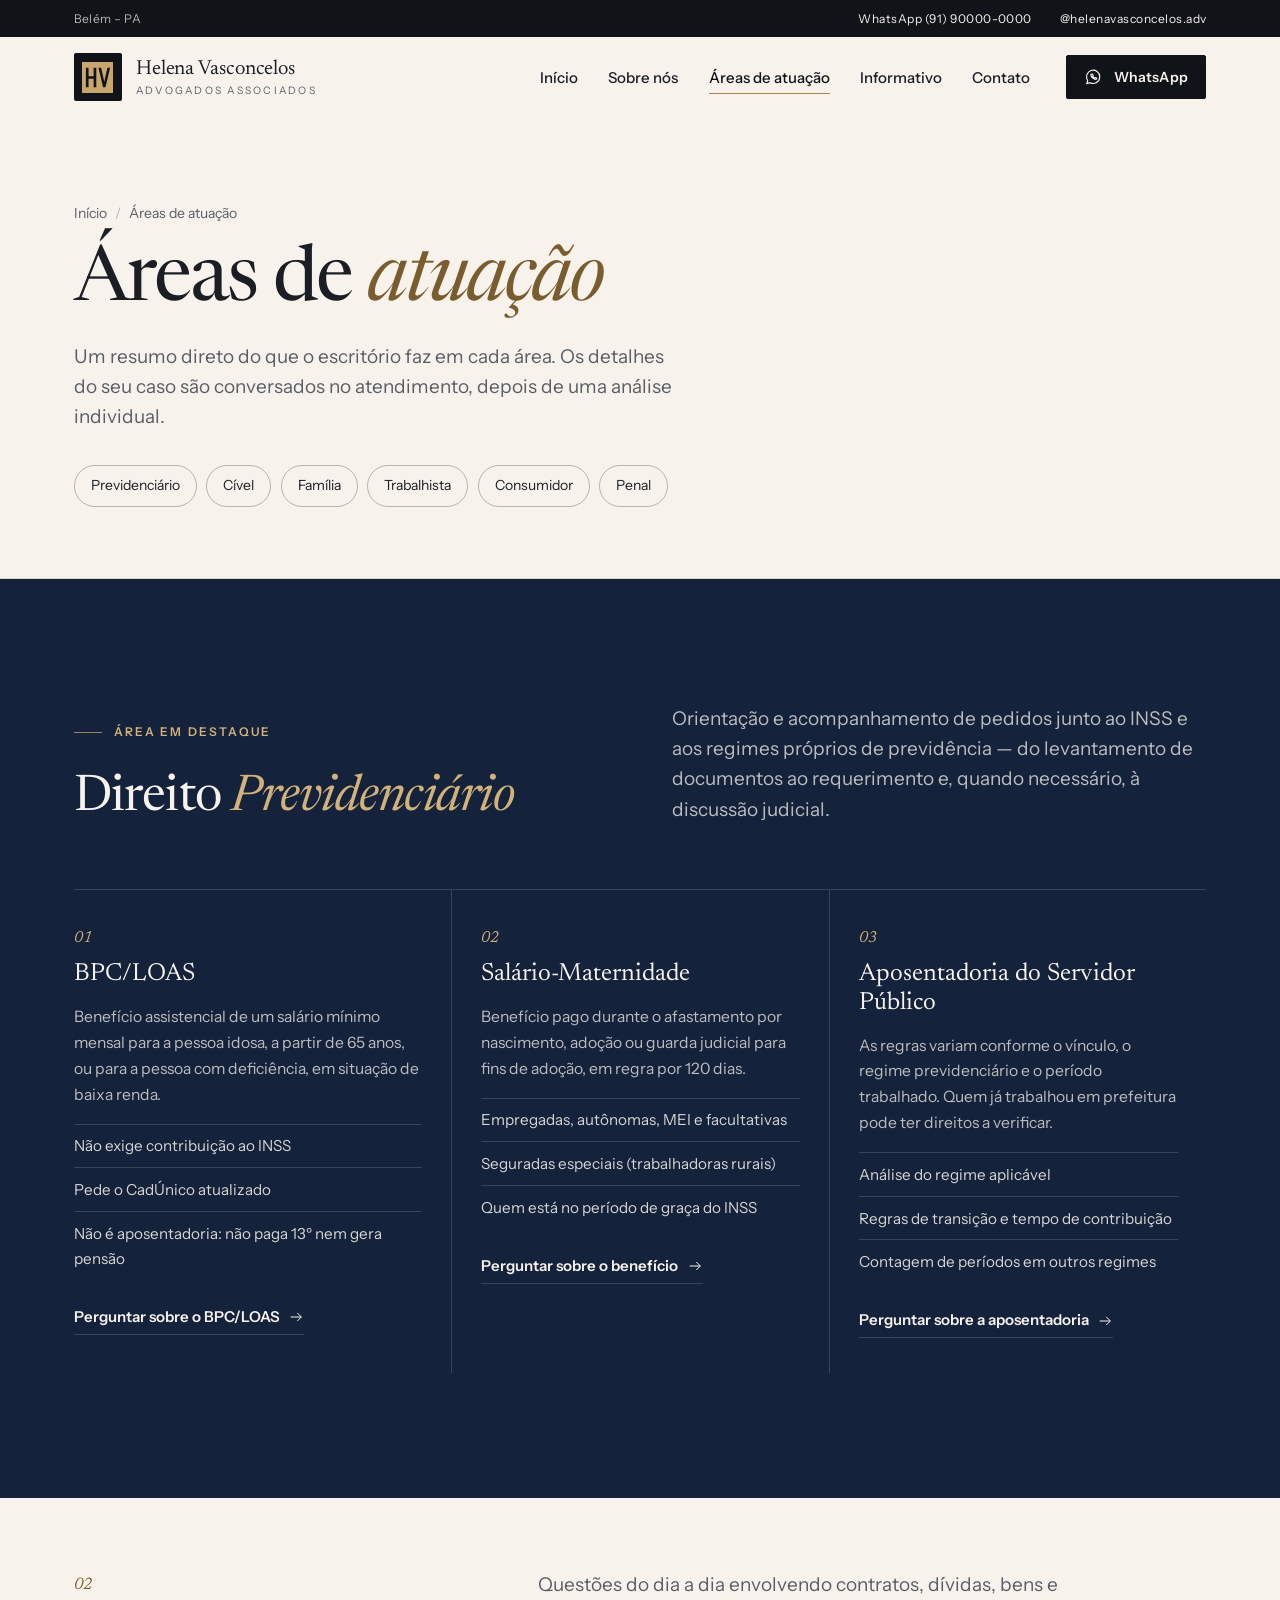
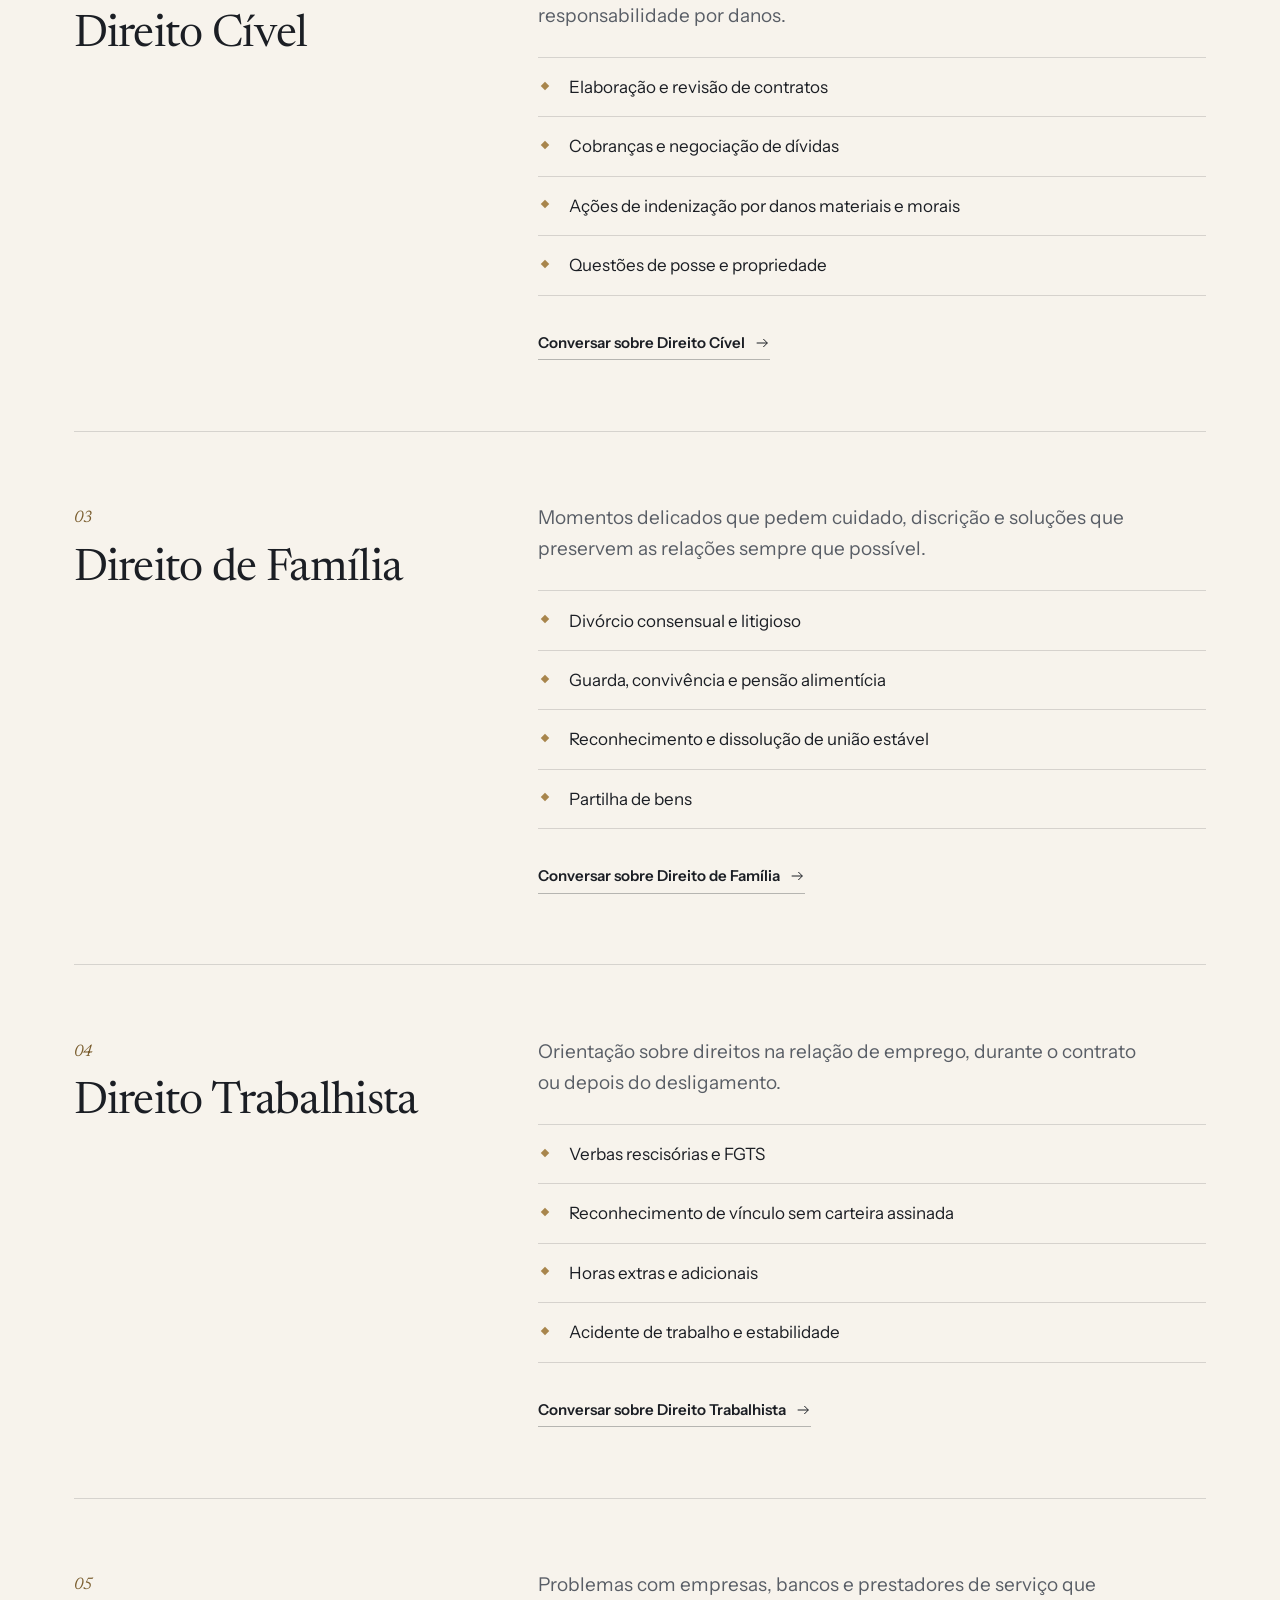
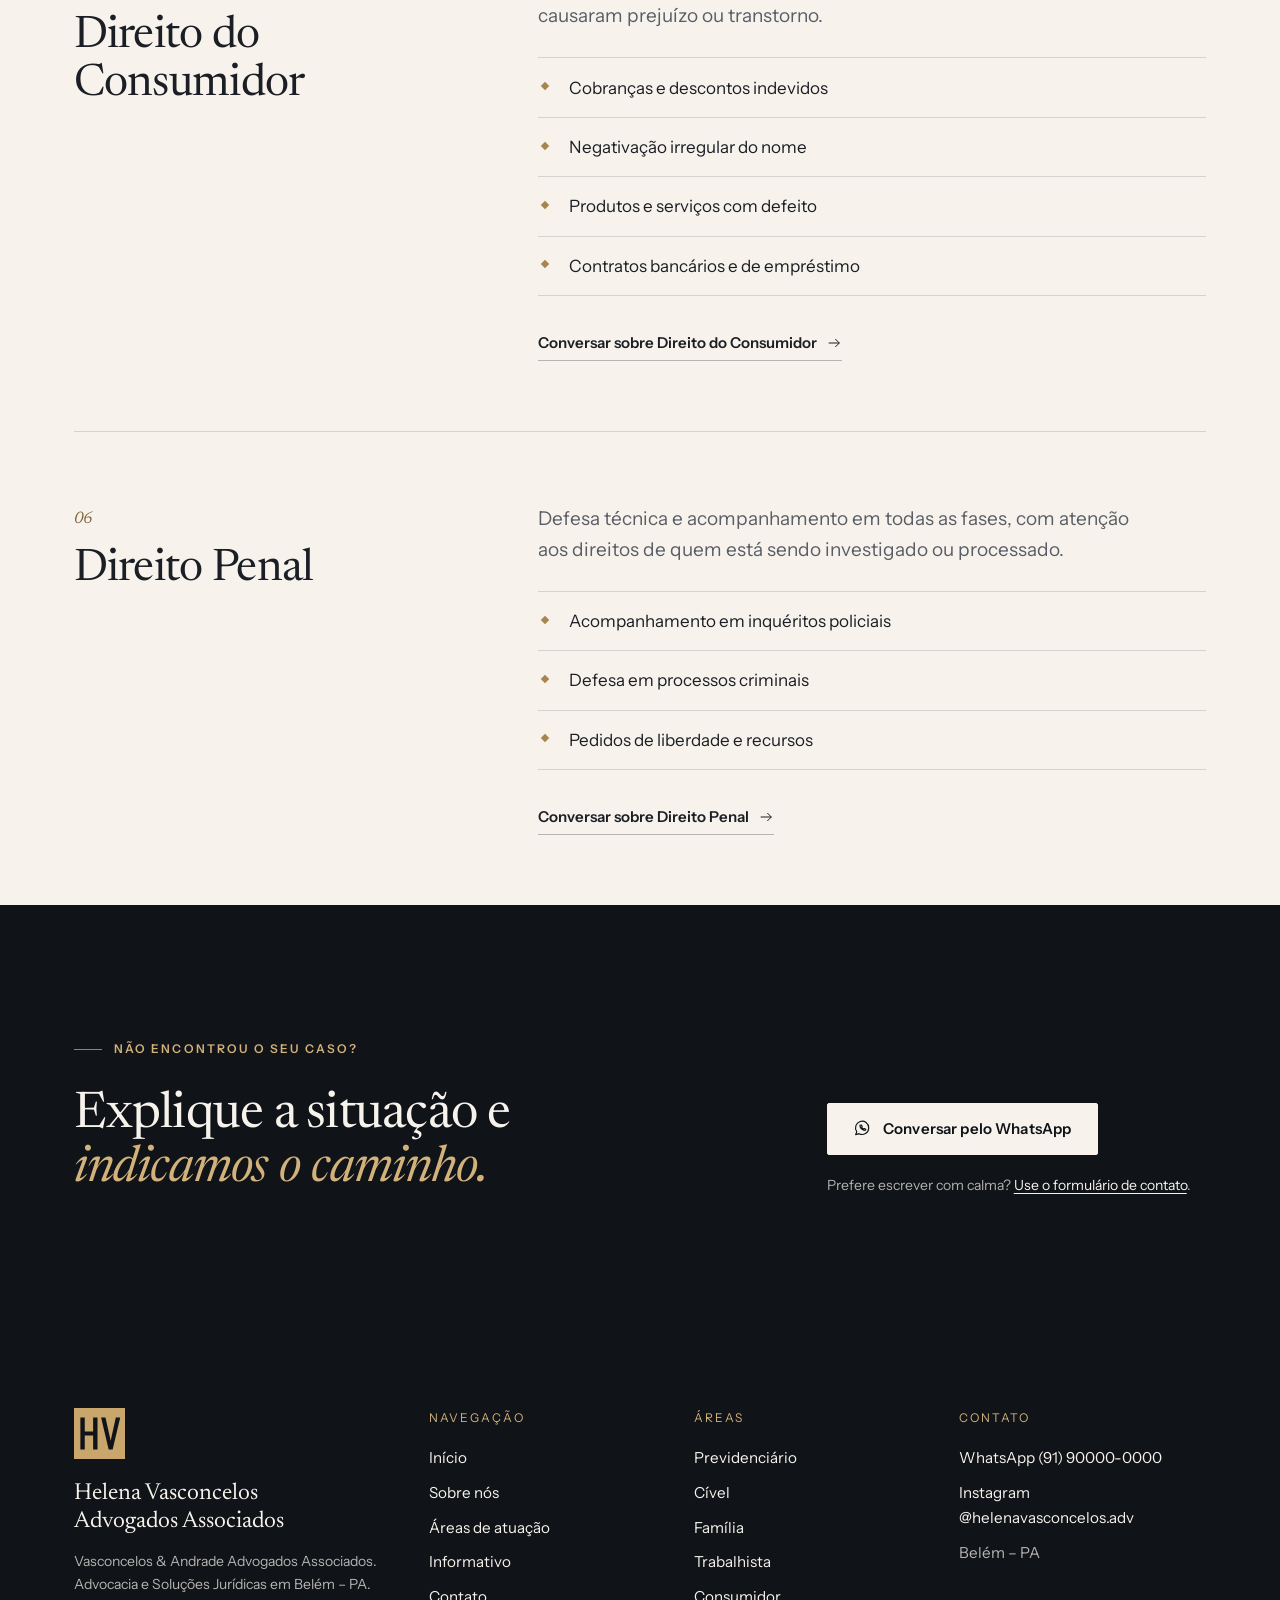
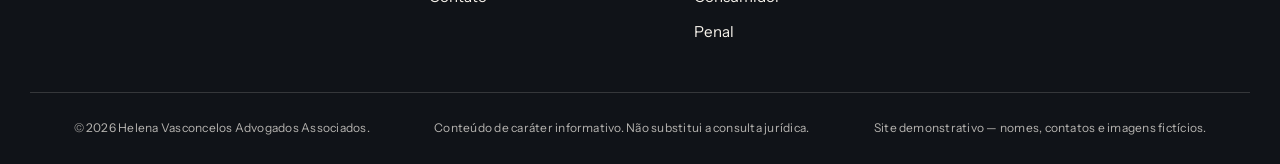
==== commit db241dcc: "atualizações no site, adição de imagens e ajustes no blog" ====
--- a/areas-de-atuacao.html
+++ b/areas-de-atuacao.html
@@ -4,16 +4,16 @@
   <meta charset="utf-8">
   <meta name="viewport" content="width=device-width, initial-scale=1">
   
-  <title>Áreas de atuação | Maria D'Ajuda Paulucio Advocacia</title>
-  <meta name="description" content="Direito Previdenciário (BPC/LOAS, Salário-Maternidade e Aposentadoria do Servidor Público), Cível, Família, Trabalhista, Consumidor e Penal em Goianésia do Pará – PA.">
+  <title>Áreas de atuação | Helena Vasconcelos Advocacia</title>
+  <meta name="description" content="Direito Previdenciário (BPC/LOAS, Salário-Maternidade e Aposentadoria do Servidor Público), Cível, Família, Trabalhista, Consumidor e Penal em Belém – PA.">
   <link rel="canonical" href="https://seudominio.com.br/areas-de-atuacao.html">
   <meta name="theme-color" content="#101318">
 
   <meta property="og:type" content="website">
   <meta property="og:locale" content="pt_BR">
-  <meta property="og:site_name" content="Maria D'Ajuda Paulucio | Advocacia">
-  <meta property="og:title" content="Áreas de atuação | Maria D'Ajuda Paulucio Advocacia">
-  <meta property="og:description" content="Direito Previdenciário (BPC/LOAS, Salário-Maternidade e Aposentadoria do Servidor Público), Cível, Família, Trabalhista, Consumidor e Penal em Goianésia do Pará – PA.">
+  <meta property="og:site_name" content="Helena Vasconcelos | Advocacia">
+  <meta property="og:title" content="Áreas de atuação | Helena Vasconcelos Advocacia">
+  <meta property="og:description" content="Direito Previdenciário (BPC/LOAS, Salário-Maternidade e Aposentadoria do Servidor Público), Cível, Família, Trabalhista, Consumidor e Penal em Belém – PA.">
   <meta property="og:url" content="https://seudominio.com.br/areas-de-atuacao.html">
   <meta property="og:image" content="https://seudominio.com.br/assets/img/og-image.jpg">
   <meta property="og:image:width" content="1200">
@@ -36,20 +36,20 @@
 
   <div class="topbar">
     <div class="container">
-      <p>Goianésia do Pará – PA</p>
+      <p>Belém – PA</p>
       <ul>
-        <li><a href="https://wa.me/5594988131361" data-wa="Olá! Vim pelo site e gostaria de uma orientação jurídica." target="_blank" rel="noopener">WhatsApp (94) 98813-1361</a></li>
-        <li><a href="https://www.instagram.com/mdadvogadosassociados/" target="_blank" rel="noopener">@mdadvogadosassociados</a></li>
+        <li><a href="https://wa.me/5591900000000" data-wa="Olá! Vim pelo site e gostaria de uma orientação jurídica." target="_blank" rel="noopener">WhatsApp (91) 90000-0000</a></li>
+        <li><a href="https://www.instagram.com/" target="_blank" rel="noopener">@helenavasconcelos.adv</a></li>
       </ul>
     </div>
   </div>
 
   <header class="site-header">
     <div class="container">
-      <a class="brand" href="index.html" aria-label="Maria D'Ajuda Paulucio Advocacia — página inicial">
-        <span class="brand__seal"><img src="assets/img/md-mark.png" alt="" width="128" height="132"></span>
+      <a class="brand" href="index.html" aria-label="Helena Vasconcelos Advocacia — página inicial">
+        <span class="brand__seal"><img src="assets/img/hv-mark.svg" alt="" width="64" height="64"></span>
         <span class="brand__text">
-          <span class="brand__name">Maria D'Ajuda Paulucio</span>
+          <span class="brand__name">Helena Vasconcelos</span>
           <span class="brand__sub">Advogados Associados</span>
         </span>
       </a>
@@ -64,7 +64,7 @@
           <li><a href="blog.html">Informativo</a></li>
           <li><a href="contato.html">Contato</a></li>
         </ul>
-        <a class="btn" href="https://wa.me/5594988131361" data-wa="Olá! Vim pelo site e gostaria de uma orientação jurídica." target="_blank" rel="noopener">
+        <a class="btn" href="https://wa.me/5591900000000" data-wa="Olá! Vim pelo site e gostaria de uma orientação jurídica." target="_blank" rel="noopener">
           <svg viewBox="0 0 24 24" fill="none" stroke="currentColor" stroke-width="1.5" stroke-linejoin="round" aria-hidden="true"><path d="M20.5 11.6a8.6 8.6 0 0 1-12.7 7.5L3.5 20.5l1.4-4.1a8.6 8.6 0 1 1 15.6-4.8Z"/><path d="M9 8.3c.1 3.4 3.3 6.5 6.7 6.7l1-1.5-2-1.1-.9.7a4.5 4.5 0 0 1-2.4-2.4l.7-.9-1.1-2-2 .5Z"/></svg>
           WhatsApp
         </a>
@@ -116,7 +116,7 @@
               <li>Pede o CadÚnico atualizado</li>
               <li>Não é aposentadoria: não paga 13º nem gera pensão</li>
             </ul>
-            <a class="link-arrow" href="https://wa.me/5594988131361" data-wa="Olá! Gostaria de uma orientação sobre o BPC/LOAS." target="_blank" rel="noopener">Perguntar sobre o BPC/LOAS
+            <a class="link-arrow" href="https://wa.me/5591900000000" data-wa="Olá! Gostaria de uma orientação sobre o BPC/LOAS." target="_blank" rel="noopener">Perguntar sobre o BPC/LOAS
               <svg viewBox="0 0 24 24" fill="none" stroke="currentColor" stroke-width="1.5" aria-hidden="true"><path d="M4 12h16M14 6l6 6-6 6"/></svg>
             </a>
           </article>
@@ -130,7 +130,7 @@
               <li>Seguradas especiais (trabalhadoras rurais)</li>
               <li>Quem está no período de graça do INSS</li>
             </ul>
-            <a class="link-arrow" href="https://wa.me/5594988131361" data-wa="Olá! Gostaria de uma orientação sobre o Salário-Maternidade." target="_blank" rel="noopener">Perguntar sobre o benefício
+            <a class="link-arrow" href="https://wa.me/5591900000000" data-wa="Olá! Gostaria de uma orientação sobre o Salário-Maternidade." target="_blank" rel="noopener">Perguntar sobre o benefício
               <svg viewBox="0 0 24 24" fill="none" stroke="currentColor" stroke-width="1.5" aria-hidden="true"><path d="M4 12h16M14 6l6 6-6 6"/></svg>
             </a>
           </article>
@@ -144,7 +144,7 @@
               <li>Regras de transição e tempo de contribuição</li>
               <li>Contagem de períodos em outros regimes</li>
             </ul>
-            <a class="link-arrow" href="https://wa.me/5594988131361" data-wa="Olá! Gostaria de uma orientação sobre aposentadoria do servidor público." target="_blank" rel="noopener">Perguntar sobre a aposentadoria
+            <a class="link-arrow" href="https://wa.me/5591900000000" data-wa="Olá! Gostaria de uma orientação sobre aposentadoria do servidor público." target="_blank" rel="noopener">Perguntar sobre a aposentadoria
               <svg viewBox="0 0 24 24" fill="none" stroke="currentColor" stroke-width="1.5" aria-hidden="true"><path d="M4 12h16M14 6l6 6-6 6"/></svg>
             </a>
           </article>
@@ -167,7 +167,7 @@
             <li>Ações de indenização por danos materiais e morais</li>
             <li>Questões de posse e propriedade</li>
           </ul>
-          <a class="link-arrow" href="https://wa.me/5594988131361" data-wa="Olá! Gostaria de uma orientação sobre Direito Cível." target="_blank" rel="noopener">Conversar sobre Direito Cível
+          <a class="link-arrow" href="https://wa.me/5591900000000" data-wa="Olá! Gostaria de uma orientação sobre Direito Cível." target="_blank" rel="noopener">Conversar sobre Direito Cível
             <svg viewBox="0 0 24 24" fill="none" stroke="currentColor" stroke-width="1.5" aria-hidden="true"><path d="M4 12h16M14 6l6 6-6 6"/></svg>
           </a>
         </div>
@@ -186,7 +186,7 @@
             <li>Reconhecimento e dissolução de união estável</li>
             <li>Partilha de bens</li>
           </ul>
-          <a class="link-arrow" href="https://wa.me/5594988131361" data-wa="Olá! Gostaria de uma orientação sobre Direito de Família." target="_blank" rel="noopener">Conversar sobre Direito de Família
+          <a class="link-arrow" href="https://wa.me/5591900000000" data-wa="Olá! Gostaria de uma orientação sobre Direito de Família." target="_blank" rel="noopener">Conversar sobre Direito de Família
             <svg viewBox="0 0 24 24" fill="none" stroke="currentColor" stroke-width="1.5" aria-hidden="true"><path d="M4 12h16M14 6l6 6-6 6"/></svg>
           </a>
         </div>
@@ -205,7 +205,7 @@
             <li>Horas extras e adicionais</li>
             <li>Acidente de trabalho e estabilidade</li>
           </ul>
-          <a class="link-arrow" href="https://wa.me/5594988131361" data-wa="Olá! Gostaria de uma orientação sobre Direito Trabalhista." target="_blank" rel="noopener">Conversar sobre Direito Trabalhista
+          <a class="link-arrow" href="https://wa.me/5591900000000" data-wa="Olá! Gostaria de uma orientação sobre Direito Trabalhista." target="_blank" rel="noopener">Conversar sobre Direito Trabalhista
             <svg viewBox="0 0 24 24" fill="none" stroke="currentColor" stroke-width="1.5" aria-hidden="true"><path d="M4 12h16M14 6l6 6-6 6"/></svg>
           </a>
         </div>
@@ -224,7 +224,7 @@
             <li>Produtos e serviços com defeito</li>
             <li>Contratos bancários e de empréstimo</li>
           </ul>
-          <a class="link-arrow" href="https://wa.me/5594988131361" data-wa="Olá! Gostaria de uma orientação sobre Direito do Consumidor." target="_blank" rel="noopener">Conversar sobre Direito do Consumidor
+          <a class="link-arrow" href="https://wa.me/5591900000000" data-wa="Olá! Gostaria de uma orientação sobre Direito do Consumidor." target="_blank" rel="noopener">Conversar sobre Direito do Consumidor
             <svg viewBox="0 0 24 24" fill="none" stroke="currentColor" stroke-width="1.5" aria-hidden="true"><path d="M4 12h16M14 6l6 6-6 6"/></svg>
           </a>
         </div>
@@ -242,7 +242,7 @@
             <li>Defesa em processos criminais</li>
             <li>Pedidos de liberdade e recursos</li>
           </ul>
-          <a class="link-arrow" href="https://wa.me/5594988131361" data-wa="Olá! Gostaria de uma orientação sobre Direito Penal." target="_blank" rel="noopener">Conversar sobre Direito Penal
+          <a class="link-arrow" href="https://wa.me/5591900000000" data-wa="Olá! Gostaria de uma orientação sobre Direito Penal." target="_blank" rel="noopener">Conversar sobre Direito Penal
             <svg viewBox="0 0 24 24" fill="none" stroke="currentColor" stroke-width="1.5" aria-hidden="true"><path d="M4 12h16M14 6l6 6-6 6"/></svg>
           </a>
         </div>
@@ -256,7 +256,7 @@
           <h2 class="h2" id="cta-title">Explique a situação e <em>indicamos o caminho.</em></h2>
         </div>
         <div class="cta__side">
-          <a class="btn btn--light" href="https://wa.me/5594988131361" data-wa="Olá! Vim pelo site e gostaria de uma orientação jurídica." target="_blank" rel="noopener">
+          <a class="btn btn--light" href="https://wa.me/5591900000000" data-wa="Olá! Vim pelo site e gostaria de uma orientação jurídica." target="_blank" rel="noopener">
             <svg viewBox="0 0 24 24" fill="none" stroke="currentColor" stroke-width="1.5" stroke-linejoin="round" aria-hidden="true"><path d="M20.5 11.6a8.6 8.6 0 0 1-12.7 7.5L3.5 20.5l1.4-4.1a8.6 8.6 0 1 1 15.6-4.8Z"/><path d="M9 8.3c.1 3.4 3.3 6.5 6.7 6.7l1-1.5-2-1.1-.9.7a4.5 4.5 0 0 1-2.4-2.4l.7-.9-1.1-2-2 .5Z"/></svg>
             Conversar pelo WhatsApp
           </a>
@@ -269,9 +269,9 @@
   <footer class="site-footer">
     <div class="container footer__top">
       <div class="footer__brand">
-        <img src="assets/img/md-mark.png" alt="" width="128" height="132" loading="lazy">
-        <strong>Maria D'Ajuda Paulucio<br>Advogados Associados</strong>
-        <p>Carvalho &amp; Paulucio Advogados Associados. Advocacia e Soluções Jurídicas em Goianésia do Pará – PA.</p>
+        <img src="assets/img/hv-mark.svg" alt="" width="64" height="64" loading="lazy">
+        <strong>Helena Vasconcelos<br>Advogados Associados</strong>
+        <p>Vasconcelos &amp; Andrade Advogados Associados. Advocacia e Soluções Jurídicas em Belém – PA.</p>
       </div>
       <div>
         <p class="footer__title">Navegação</p>
@@ -297,19 +297,20 @@
       <div>
         <p class="footer__title">Contato</p>
         <ul>
-          <li><a href="https://wa.me/5594988131361" data-wa="Olá! Vim pelo site e gostaria de uma orientação jurídica." target="_blank" rel="noopener">WhatsApp (94) 98813-1361</a></li>
-          <li><a href="https://www.instagram.com/mdadvogadosassociados/" target="_blank" rel="noopener">Instagram @mdadvogadosassociados</a></li>
-          <li>Goianésia do Pará – PA</li>
+          <li><a href="https://wa.me/5591900000000" data-wa="Olá! Vim pelo site e gostaria de uma orientação jurídica." target="_blank" rel="noopener">WhatsApp (91) 90000-0000</a></li>
+          <li><a href="https://www.instagram.com/" target="_blank" rel="noopener">Instagram @helenavasconcelos.adv</a></li>
+          <li>Belém – PA</li>
         </ul>
       </div>
     </div>
     <div class="container footer__bottom">
-      <p>© <span data-year>2026</span> Maria D'Ajuda Paulucio Advogados Associados.</p>
+      <p>© <span data-year>2026</span> Helena Vasconcelos Advogados Associados.</p>
       <p>Conteúdo de caráter informativo. Não substitui a consulta jurídica.</p>
+      <p>Site demonstrativo — nomes, contatos e imagens fictícios.</p>
     </div>
   </footer>
 
-  <a class="wa-float" href="https://wa.me/5594988131361" data-wa="Olá! Vim pelo site e gostaria de uma orientação jurídica." target="_blank" rel="noopener" aria-label="Conversar pelo WhatsApp">
+  <a class="wa-float" href="https://wa.me/5591900000000" data-wa="Olá! Vim pelo site e gostaria de uma orientação jurídica." target="_blank" rel="noopener" aria-label="Conversar pelo WhatsApp">
     <svg viewBox="0 0 24 24" fill="none" stroke="currentColor" stroke-width="1.5" stroke-linejoin="round" aria-hidden="true"><path d="M20.5 11.6a8.6 8.6 0 0 1-12.7 7.5L3.5 20.5l1.4-4.1a8.6 8.6 0 1 1 15.6-4.8Z"/><path d="M9 8.3c.1 3.4 3.3 6.5 6.7 6.7l1-1.5-2-1.1-.9.7a4.5 4.5 0 0 1-2.4-2.4l.7-.9-1.1-2-2 .5Z"/></svg>
     <span>WhatsApp</span>
   </a>
--- a/style.css
+++ b/style.css
@@ -1,6 +1,6 @@
 /* ==========================================================================
-   Maria D'Ajuda Paulucio · Advocacia
-   Identidade: preto e dourado do monograma "MD" (Instagram oficial),
+   Helena Vasconcelos · Advocacia
+   Identidade: preto e dourado do monograma "HV",
    com azul-marinho e creme como apoio institucional.
    ========================================================================== */
 
@@ -130,7 +130,7 @@
 .h2 + p { margin-top: 1.4rem; }
 .h2--narrow { max-width: 36rem; }
 
-/* Fio com losango — eco dos divisores do logotipo Carvalho & Paulucio */
+/* Fio com losango — eco dos divisores do logotipo Vasconcelos & Andrade */
 .rule {
   display: flex; align-items: center; gap: .8rem; color: var(--brass);
   margin-block: 2rem;
